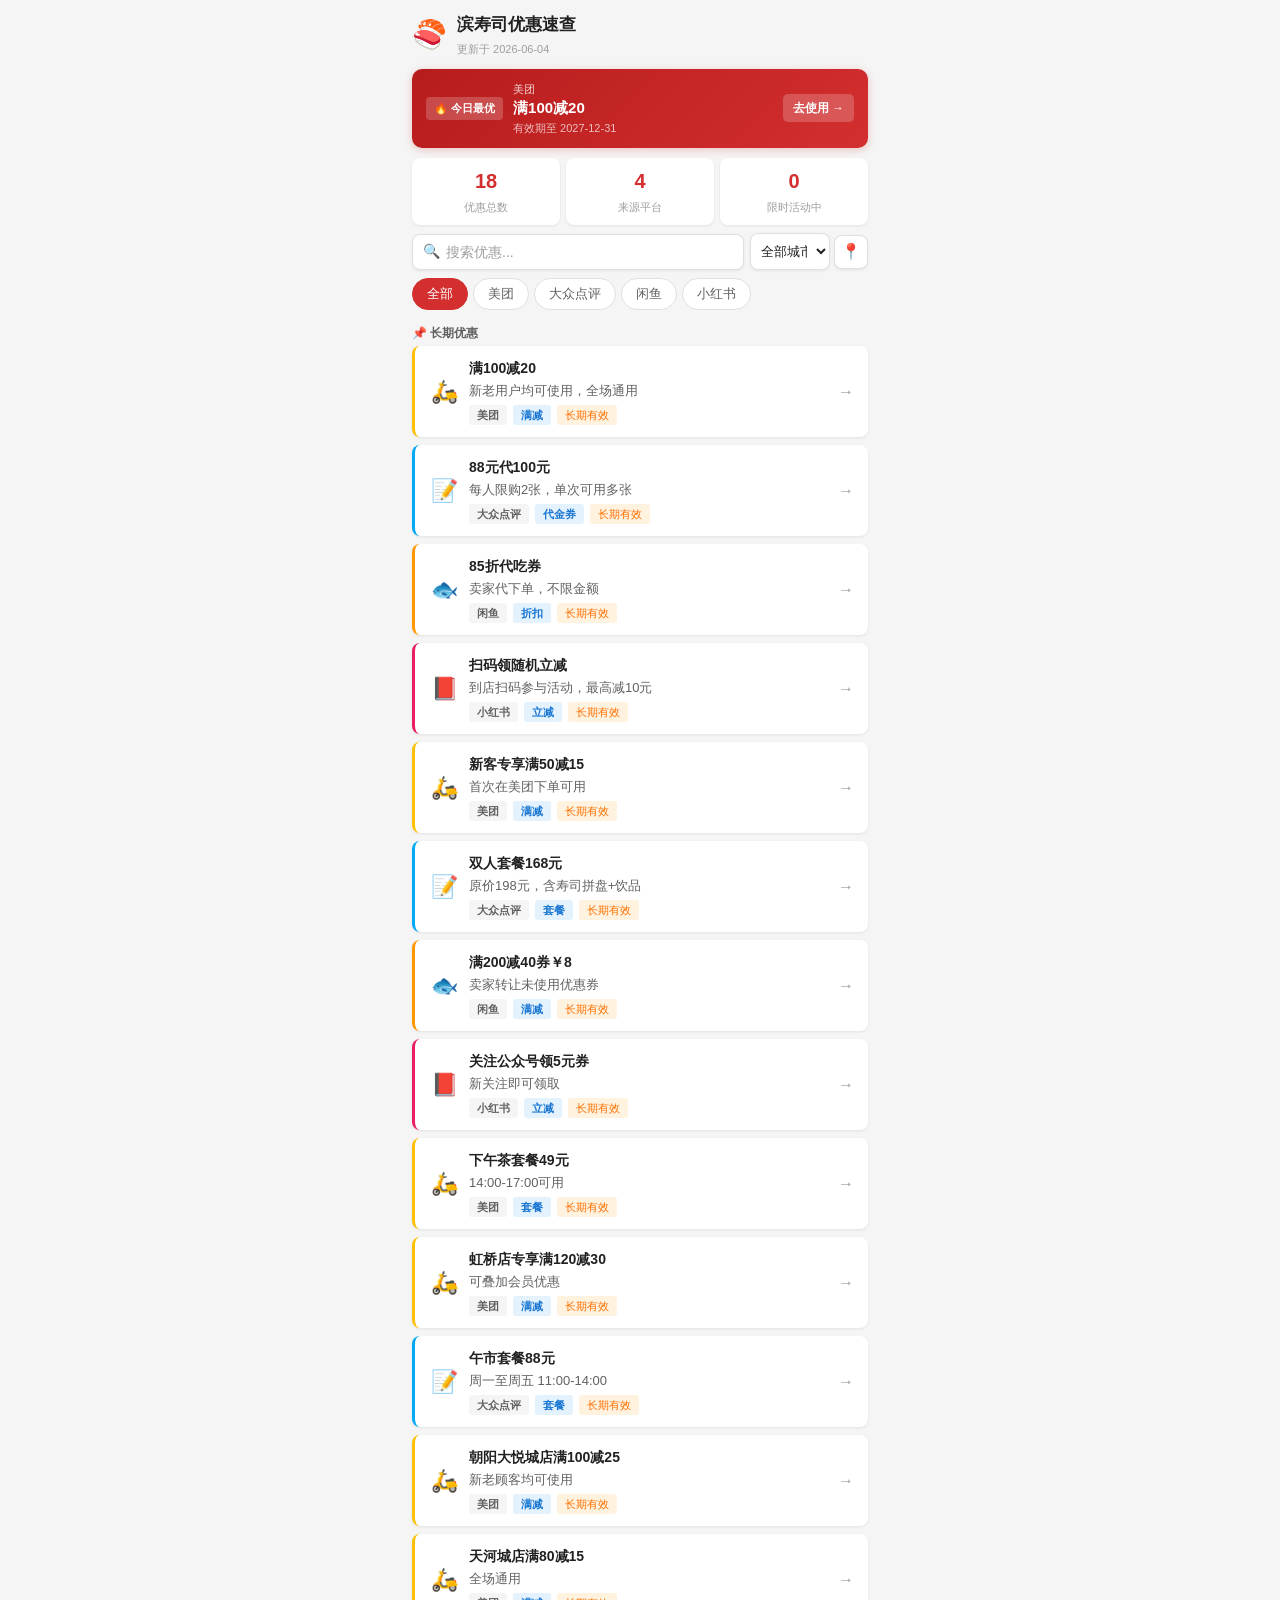
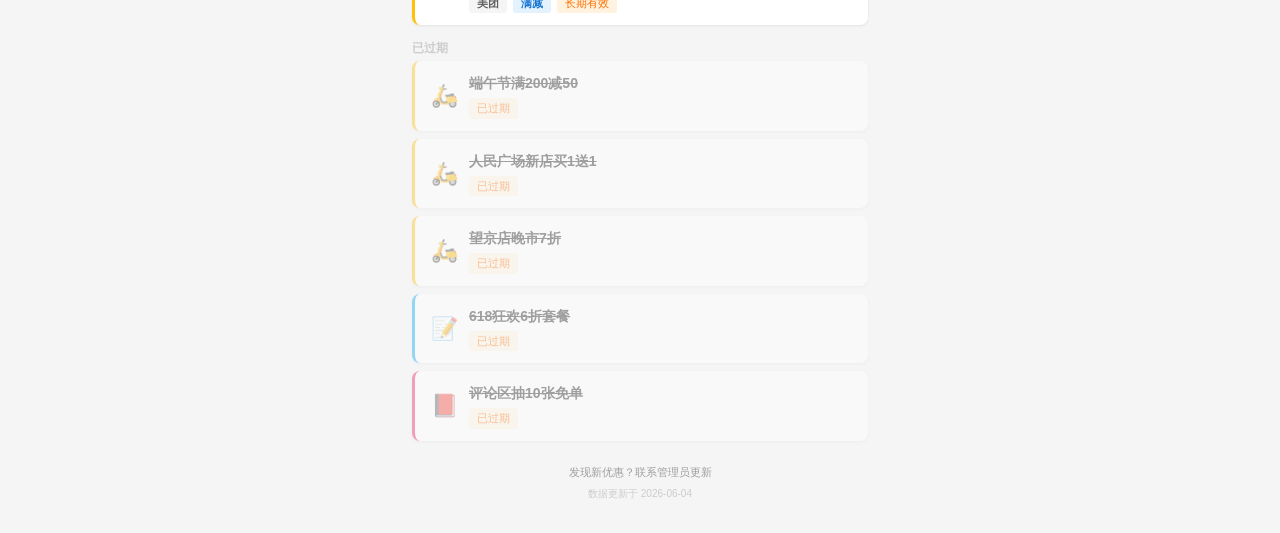
==== index.html @ 48be8b6c "新增限时优惠板块，区分短期/长期优惠" ====
<!DOCTYPE html>
<html lang="zh-CN">
<head>
<meta charset="UTF-8">
<meta name="viewport" content="width=device-width, initial-scale=1.0, maximum-scale=1.0, user-scalable=no">
<title>滨寿司优惠速查</title>
<style>
  *, *::before, *::after { box-sizing: border-box; margin: 0; padding: 0; }
  :root {
    --red: #d32f2f; --red-light: #ffebee; --red-dark: #b71c1c;
    --orange: #ff6f00; --gold: #ffa000; --purple: #7b1fa2;
    --bg: #f5f5f5; --card: #ffffff;
    --text: #212121; --text2: #616161; --text3: #9e9e9e;
    --border: #e0e0e0; --radius: 10px;
    --font: -apple-system, BlinkMacSystemFont, "Segoe UI", Roboto, "Noto Sans SC", "PingFang SC", sans-serif;
  }
  body {
    font: 14px/1.5 var(--font); color: var(--text);
    background: var(--bg); min-height: 100vh;
    -webkit-font-smoothing: antialiased;
  }
  .container { max-width: 480px; margin: 0 auto; padding: 12px; }
  .header { display: flex; align-items: center; gap: 10px; margin-bottom: 10px; }
  .header-icon { font-size: 28px; }
  .header-text { flex: 1; }
  .header-text h1 { font-size: 17px; font-weight: 700; }
  .header-sub { font-size: 11px; color: var(--text3); }
  .best-banner {
    background: linear-gradient(135deg, var(--red-dark), var(--red));
    color: #fff; border-radius: var(--radius); padding: 12px 14px; margin-bottom: 10px;
    display: flex; align-items: center; gap: 10px;
    box-shadow: 0 2px 8px rgba(211,47,47,.25);
  }
  .best-badge { background: rgba(255,255,255,.2); padding: 3px 8px; border-radius: 4px; font-size: 11px; font-weight: 600; white-space: nowrap; }
  .best-content { flex: 1; min-width: 0; }
  .best-source { font-size: 11px; opacity: .8; }
  .best-title { font-size: 15px; font-weight: 700; }
  .best-expires { font-size: 11px; opacity: .7; }
  .best-link { background: rgba(255,255,255,.2); padding: 5px 10px; border-radius: 5px; font-size: 12px; font-weight: 600; white-space: nowrap; color: #fff !important; text-decoration: none; }
  .stats { display: flex; gap: 6px; margin-bottom: 8px; }
  .stat-item { flex: 1; background: var(--card); border-radius: 8px; padding: 8px 0; text-align: center; box-shadow: 0 1px 3px rgba(0,0,0,.08); }
  .stat-num { font-size: 20px; font-weight: 700; color: var(--red); display: block; }
  .stat-label { font-size: 11px; color: var(--text3); }
  .toolbar { display: flex; gap: 6px; margin-bottom: 8px; align-items: center; }
  .search-box {
    flex: 1; display: flex; align-items: center;
    background: var(--card); border: 1px solid var(--border); border-radius: 8px; padding: 0 10px;
    box-shadow: 0 1px 3px rgba(0,0,0,.08);
  }
  .search-icon { font-size: 14px; margin-right: 6px; }
  .search-box input {
    flex: 1; border: none; background: transparent; padding: 9px 0; font-size: 14px;
    font-family: inherit; outline: none; color: var(--text);
  }
  .search-box input::placeholder { color: var(--text3); }
  .city-group { display: flex; gap: 4px; align-items: center; }
  .city-group select {
    padding: 9px 6px; border: 1px solid var(--border); border-radius: 8px; font-size: 13px;
    font-family: inherit; background: var(--card); color: var(--text); cursor: pointer;
    outline: none; max-width: 80px; box-shadow: 0 1px 3px rgba(0,0,0,.08);
  }
  .btn-locate {
    width: 34px; height: 34px; border: 1px solid var(--border); background: var(--card);
    border-radius: 8px; font-size: 16px; cursor: pointer;
    display: flex; align-items: center; justify-content: center;
    box-shadow: 0 1px 3px rgba(0,0,0,.08); transition: all .15s;
  }
  .filter-bar { display: flex; gap: 5px; margin-bottom: 8px; overflow-x: auto; -webkit-overflow-scrolling: touch; }
  .filter-bar::-webkit-scrollbar { display: none; }
  .filter-btn {
    padding: 6px 14px; border: 1px solid var(--border); background: var(--card);
    border-radius: 16px; font-size: 13px; font-family: inherit; cursor: pointer;
    white-space: nowrap; color: var(--text2); transition: all .15s;
  }
  .filter-btn.active { background: var(--red); color: #fff; border-color: var(--red); }
  .section-label {
    font-size: 12px; font-weight: 600; color: var(--text2);
    padding: 6px 0 4px; margin-top: 4px;
  }
  .deal-list { margin-bottom: 10px; }
  .loading, .empty { text-align: center; color: var(--text3); padding: 40px 20px; font-size: 13px; line-height: 1.8; }
  .empty .big-emoji { font-size: 40px; display: block; margin-bottom: 10px; }
  .deal-item {
    background: var(--card); border-radius: 8px; padding: 12px 14px; margin-bottom: 8px;
    box-shadow: 0 1px 3px rgba(0,0,0,.08); display: flex; align-items: center; gap: 10px;
    cursor: pointer; border-left: 3px solid var(--border); transition: transform .1s;
  }
  .deal-item:active { transform: scale(.98); }
  .deal-item.source-美团 { border-left-color: #ffc107; }
  .deal-item.source-大众点评 { border-left-color: #03a9f4; }
  .deal-item.source-闲鱼 { border-left-color: #ff9800; }
  .deal-item.source-小红书 { border-left-color: #e91e63; }
  .deal-item.is-limited {
    background: linear-gradient(135deg, #f3e5f5, #fce4ec);
    border-left-color: var(--purple);
  }
  .deal-item.is-best { background: linear-gradient(135deg, #fff8e1, #fff3e0); border-left-color: var(--orange); }
  .deal-icon { font-size: 22px; width: 30px; text-align: center; }
  .deal-body { flex: 1; min-width: 0; }
  .deal-title { font-size: 14px; font-weight: 600; }
  .deal-detail { font-size: 13px; color: var(--text2); margin-top: 2px; }
  .deal-meta { display: flex; gap: 6px; margin-top: 4px; flex-wrap: wrap; }
  .deal-tag { display: inline-block; padding: 2px 8px; border-radius: 3px; font-size: 11px; font-weight: 600; }
  .deal-tag.source { background: #f5f5f5; color: var(--text2); }
  .deal-tag.expires { background: #fff3e0; color: var(--orange); font-weight: 400; }
  .deal-tag.best-tag { background: var(--orange); color: #fff; }
  .deal-tag.limited-tag { background: var(--purple); color: #fff; }
  .deal-arrow { font-size: 16px; color: var(--text3); flex-shrink: 0; }
  .footer { text-align: center; padding: 10px 0 20px; }
  .footer-hint { font-size: 11px; color: var(--text3); }
  .footer-meta { font-size: 10px; color: #ccc; margin-top: 4px; }
</style>
</head>
<body>
<div class="container" id="app"></div>

<script>
// ====== 滨寿司优惠数据 ======
// badge:"⏰限时" = 限时短期活动（核心卖点，需经常更新）
// 无badge = 长期通用优惠（保底用，几乎不过期）
const DEALS_DATA = {
  "updated_at": "2026-06-04",
  "cities": [
    {"city":"全国","deals":[
      // ---- 短期限时优惠（核心价值，优先展示） ----
      {"id":"mt-hot1","source":"美团","title":"端午节满200减50","detail":"6月10-12日限时3天","badge":"⏰限时","url":"https://meituan.com","expires":"2026-06-12","is_best":true},
      {"id":"dp-hot1","source":"大众点评","title":"618狂欢6折套餐","detail":"6月18日前可用，限量抢购","badge":"⏰限时","url":"https://dianping.com","expires":"2026-06-18","is_best":false},
      {"id":"xhs-hot1","source":"小红书","title":"评论区抽10张免单","detail":"关注+评论参与，6月15日开奖","badge":"⏰限时","url":"https://xiaohongshu.com","expires":"2026-06-15","is_best":false},
      // ---- 长期通用优惠（保底） ----
      {"id":"mt-001","source":"美团","title":"满100减20","detail":"新老用户均可使用，全场通用","type":"满减","url":"https://meituan.com","expires":"2027-12-31","is_best":false},
      {"id":"dp-001","source":"大众点评","title":"88元代100元","detail":"每人限购2张，单次可用多张","type":"代金券","url":"https://dianping.com","expires":"2027-12-31","is_best":false},
      {"id":"xy-001","source":"闲鱼","title":"85折代吃券","detail":"卖家代下单，不限金额","type":"折扣","url":"https://2.taobao.com","expires":"2027-12-31","is_best":false},
      {"id":"xhs-001","source":"小红书","title":"扫码领随机立减","detail":"到店扫码参与活动，最高减10元","type":"立减","url":"https://xiaohongshu.com","expires":"2027-12-31","is_best":false},
      {"id":"mt-002","source":"美团","title":"新客专享满50减15","detail":"首次在美团下单可用","type":"满减","url":"https://meituan.com","expires":"2027-12-31","is_best":false},
      {"id":"dp-002","source":"大众点评","title":"双人套餐168元","detail":"原价198元，含寿司拼盘+饮品","type":"套餐","url":"https://dianping.com","expires":"2027-12-31","is_best":false},
      {"id":"xy-002","source":"闲鱼","title":"满200减40券￥8","detail":"卖家转让未使用优惠券","type":"满减","url":"https://2.taobao.com","expires":"2027-12-31","is_best":false},
      {"id":"xhs-002","source":"小红书","title":"关注公众号领5元券","detail":"新关注即可领取","type":"立减","url":"https://xiaohongshu.com","expires":"2027-12-31","is_best":false},
      {"id":"mt-003","source":"美团","title":"下午茶套餐49元","detail":"14:00-17:00可用","type":"套餐","url":"https://meituan.com","expires":"2027-12-31","is_best":false}
    ]},
    {"city":"上海","deals":[
      {"id":"sh-hot1","source":"美团","title":"人民广场新店买1送1","detail":"6月整月，新店开业活动","badge":"⏰限时","url":"https://meituan.com","expires":"2026-06-30","is_best":true},
      {"id":"sh-mt-001","source":"美团","title":"虹桥店专享满120减30","detail":"可叠加会员优惠","type":"满减","url":"https://meituan.com","expires":"2027-12-31","is_best":false},
      {"id":"sh-dp-001","source":"大众点评","title":"午市套餐88元","detail":"周一至周五 11:00-14:00","type":"套餐","url":"https://dianping.com","expires":"2027-12-31","is_best":false}
    ]},
    {"city":"北京","deals":[
      {"id":"bj-hot1","source":"美团","title":"望京店晚市7折","detail":"每周三四，晚8点后","badge":"⏰限时","url":"https://meituan.com","expires":"2026-07-01","is_best":true},
      {"id":"bj-mt-001","source":"美团","title":"朝阳大悦城店满100减25","detail":"新老顾客均可使用","type":"满减","url":"https://meituan.com","expires":"2027-12-31","is_best":false}
    ]},
    {"city":"广州","deals":[
      {"id":"gz-mt-001","source":"美团","title":"天河城店满80减15","detail":"全场通用","type":"满减","url":"https://meituan.com","expires":"2027-12-31","is_best":false}
    ]}
  ]
};

const SOURCE_ICONS = { '美团':'🛵','大众点评':'📝','闲鱼':'🐟','小红书':'📕' };

let currentCity = 'all', searchQuery = '', currentFilter = 'all';

function isExpired(d) { if(!d) return false; const p=d.split('-'); return new Date(+p[0],+p[1]-1,+p[2]) < new Date(); }
function fmtExp(d) { if(!d) return ''; const p=d.split('-'); const dt=new Date(+p[0],+p[1]-1,+p[2]); const diff=Math.ceil((dt-new Date())/86400000); if(diff<0) return '已过期'; if(diff===0) return '今天到期'; if(diff===1) return '明天到期'; if(diff<=7) return diff+'天后到期'; return '有效期至 '+d; }

async function detectCity() {
  const saved = localStorage.getItem('hamsushi_city');
  if (saved && saved !== 'all' && saved !== '全国') return saved;
  try {
    const pos = await new Promise((ok, er) => navigator.geolocation.getCurrentPosition(ok, er, {timeout:8000,enableHighAccuracy:false}));
    const r = await fetch('https://nominatim.openstreetmap.org/reverse?format=json&lat='+pos.coords.latitude+'&lon='+pos.coords.longitude+'&accept-language=zh',{headers:{'User-Agent':'hamsushi-web/1.0'}});
    if(!r.ok) throw Error();
    const d = await r.json();
    const city = d.address?.city || d.address?.town || d.address?.county;
    if (city) {
      const cities = DEALS_DATA.cities.map(c=>c.city).filter(c=>c!=='全国');
      const match = cities.find(c => city.includes(c) || c.includes(city));
      if (match) { localStorage.setItem('hamsushi_city', match); return match; }
    }
  } catch(e) {}
  return 'all';
}

function render() {
  const app = document.getElementById('app');
  let allDeals = [];
  DEALS_DATA.cities.forEach(c => { c.deals.forEach(d => { d._city = c.city; allDeals.push(d); }); });

  let deals = allDeals;
  if (currentCity !== 'all' && currentCity !== '全国') deals = allDeals.filter(d => d._city === '全国' || d._city === currentCity);
  if (searchQuery.trim()) { const q = searchQuery.trim().toLowerCase(); deals = deals.filter(d => d.title.toLowerCase().includes(q) || (d.detail||'').toLowerCase().includes(q) || d.source.toLowerCase().includes(q)); }
  let filtered = deals;
  if (currentFilter !== 'all') filtered = deals.filter(d => d.source === currentFilter);

  // Sort: 限时且未过期优先 → 最优标记 → 一般优惠
  filtered.sort((a,b) => {
    const ae = isExpired(a.expires), be = isExpired(b.expires);
    if (ae !== be) return ae - be;
    const al = a.badge && !ae ? 1 : 0, bl = b.badge && !be ? 1 : 0;
    if (al !== bl) return bl - al; // limited deals first
    if (a.is_best !== b.is_best) return a.is_best ? -1 : 1;
    return 0;
  });

  const activeDeals = allDeals.filter(d => !isExpired(d.expires));
  const activeLimited = activeDeals.filter(d => d.badge);
  const bestDeal = activeLimited[0] || activeDeals.find(d=>d.is_best) || activeDeals[0];
  const srcSet = new Set(allDeals.map(d=>d.source));
  const cityOpts = ['全国', ...new Set(DEALS_DATA.cities.map(c=>c.city).filter(c=>c!=='全国'))].map(c => `<option value="${c}">${c==='全国'?'全部城市':c}</option>`).join('');

  // Group deals: limited first, then regular
  const limitedItems = filtered.filter(d => d.badge && !isExpired(d.expires));
  const regularItems = filtered.filter(d => !d.badge || isExpired(d.expires));

  app.innerHTML = `
    <div class="header">
      <div class="header-icon">🍣</div>
      <div class="header-text">
        <h1>滨寿司优惠速查</h1>
        <span class="header-sub">更新于 ${DEALS_DATA.updated_at}</span>
      </div>
    </div>
    ${bestDeal ? `
    <div class="best-banner">
      <div class="best-badge">${activeLimited.length > 0 ? '⏰ 限时推荐' : '🔥 今日最优'}</div>
      <div class="best-content">
        <div class="best-source">${bestDeal.source}</div>
        <div class="best-title">${bestDeal.title}</div>
        <div class="best-expires">${fmtExp(bestDeal.expires)}</div>
      </div>
      <a class="best-link" href="${bestDeal.url||'#'}" target="_blank">去使用 →</a>
    </div>` : ''}
    <div class="stats">
      <div class="stat-item"><span class="stat-num">${allDeals.length}</span><span class="stat-label">优惠总数</span></div>
      <div class="stat-item"><span class="stat-num">${srcSet.size}</span><span class="stat-label">来源平台</span></div>
      <div class="stat-item"><span class="stat-num">${activeLimited.length}</span><span class="stat-label">限时活动中</span></div>
    </div>
    <div class="toolbar">
      <div class="search-box">
        <span class="search-icon">🔍</span>
        <input type="text" id="searchInput" placeholder="搜索优惠..." value="${searchQuery}">
      </div>
      <div class="city-group">
        <select id="citySelect">${cityOpts}</select>
        <button class="btn-locate" id="btnLocate" title="自动定位">📍</button>
      </div>
    </div>
    <div class="filter-bar" id="filterBar">
      ${['全部','美团','大众点评','闲鱼','小红书'].map(f => `<button class="filter-btn${currentFilter===f||(f==='全部'&&currentFilter==='all')?' active':''}" data-filter="${f==='全部'?'all':f}">${f}</button>`).join('')}
    </div>
    <div class="deal-list">
      ${filtered.length === 0 ? `
        <div class="empty"><span class="big-emoji">🔍</span>没有找到匹配的优惠<br>试试其他关键词或筛选条件</div>
      ` : ''}
      ${limitedItems.length > 0 ? `
        <div class="section-label">⏰ 限时活动</div>
        ${limitedItems.map(d => `
          <div class="deal-item is-limited source-${d.source}" data-url="${d.url||''}">
            <div class="deal-icon">${SOURCE_ICONS[d.source]||'📌'}</div>
            <div class="deal-body">
              <div class="deal-title">${d.title}</div>
              ${d.detail ? `<div class="deal-detail">${d.detail}</div>` : ''}
              <div class="deal-meta">
                <span class="deal-tag source">${d.source}</span>
                <span class="deal-tag limited-tag">⏰ 限时</span>
                <span class="deal-tag expires">${fmtExp(d.expires)}</span>
              </div>
            </div>
            <div class="deal-arrow">→</div>
          </div>
        `).join('')}
      ` : ''}
      ${regularItems.filter(d => !isExpired(d.expires)).length > 0 ? `
        <div class="section-label">📌 长期优惠</div>
        ${regularItems.filter(d => !isExpired(d.expires)).map(d => `
          <div class="deal-item source-${d.source}${d.is_best?' is-best':''}" data-url="${d.url||''}">
            <div class="deal-icon">${SOURCE_ICONS[d.source]||'📌'}</div>
            <div class="deal-body">
              <div class="deal-title">${d.title}</div>
              ${d.detail ? `<div class="deal-detail">${d.detail}</div>` : ''}
              <div class="deal-meta">
                <span class="deal-tag source">${d.source}</span>
                ${d.type ? `<span class="deal-tag" style="background:#e3f2fd;color:#1976d2;">${d.type}</span>` : ''}
                <span class="deal-tag expires">长期有效</span>
                ${d.is_best ? '<span class="deal-tag best-tag">🔥 推荐</span>' : ''}
              </div>
            </div>
            <div class="deal-arrow">→</div>
          </div>
        `).join('')}
      ` : ''}
      ${regularItems.filter(d => isExpired(d.expires)).length > 0 ? `
        <div class="section-label" style="color:#ccc;">已过期</div>
        ${regularItems.filter(d => isExpired(d.expires)).map(d => `
          <div class="deal-item expired source-${d.source}" style="opacity:.4;" data-url="${d.url||''}">
            <div class="deal-icon">${SOURCE_ICONS[d.source]||'📌'}</div>
            <div class="deal-body">
              <div class="deal-title" style="text-decoration:line-through;">${d.title}</div>
              <div class="deal-meta"><span class="deal-tag expires">已过期</span></div>
            </div>
          </div>
        `).join('')}
      ` : ''}
    </div>
    <div class="footer">
      <span class="footer-hint">发现新优惠？联系管理员更新</span>
      <div class="footer-meta">数据更新于 ${DEALS_DATA.updated_at}</div>
    </div>
  `;

  document.getElementById('searchInput').addEventListener('input', e => { searchQuery = e.target.value; render(); });
  document.getElementById('citySelect').addEventListener('change', e => { currentCity = e.target.value; localStorage.setItem('hamsushi_city', currentCity==='全国'?'all':currentCity); render(); });
  document.getElementById('btnLocate').addEventListener('click', async function() { this.classList.add('loading'); this.textContent='⏳'; const c=await detectCity(); this.classList.remove('loading'); this.textContent='📍'; if(c!=='all'){ currentCity=c; document.getElementById('citySelect').value=c; render(); } else { this.textContent='❌'; setTimeout(()=>{this.textContent='📍';},1500); } });
  document.getElementById('filterBar').addEventListener('click', e => { const b=e.target.closest('.filter-btn'); if(!b) return; currentFilter=b.dataset.filter; render(); });
  document.querySelectorAll('.deal-item').forEach(el => { el.addEventListener('click', () => { const u=el.dataset.url; if(u) window.open(u, '_blank'); }); });
}

(async () => {
  const saved = localStorage.getItem('hamsushi_city');
  if (saved && saved !== 'all') currentCity = saved;
  currentCity = await detectCity();
  render();
})();
</script>
</body>
</html>
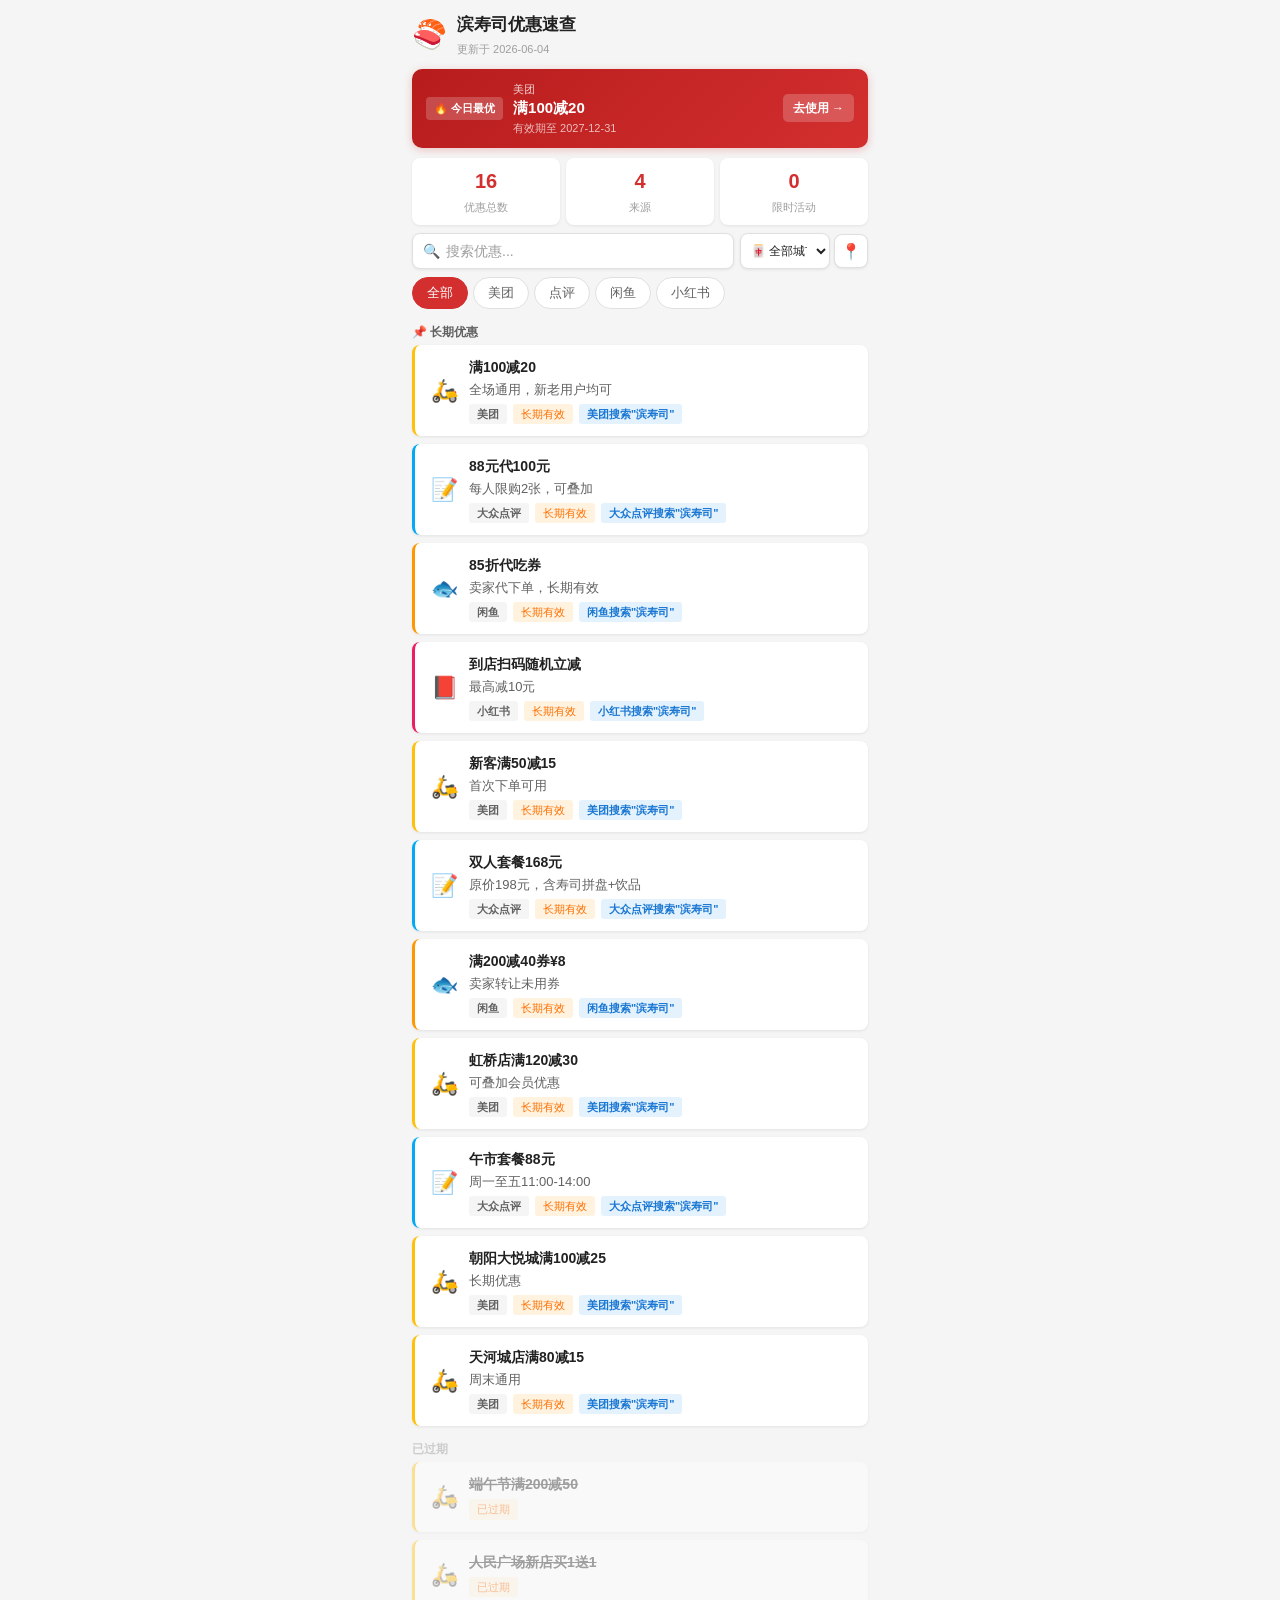
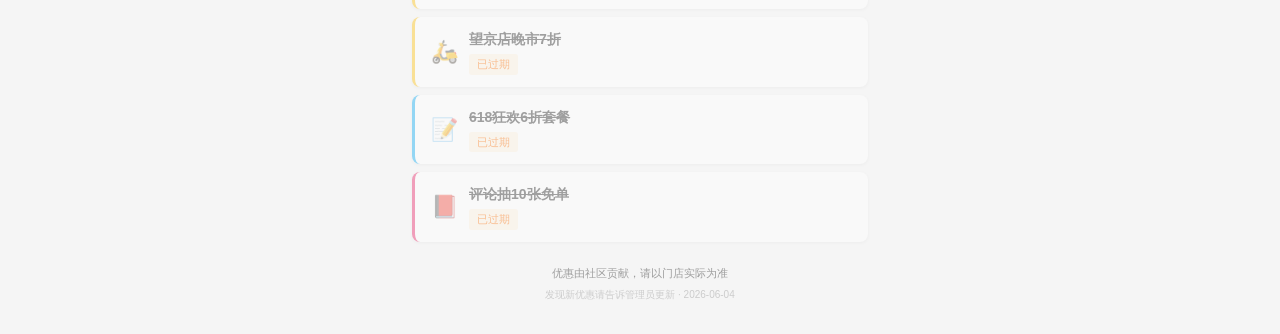
==== commit 52f44cb8: "修复：搜索键盘消失、链接不可用、城市太少三大问题" ====
--- a/index.html
+++ b/index.html
@@ -8,23 +8,21 @@
   *, *::before, *::after { box-sizing: border-box; margin: 0; padding: 0; }
   :root {
     --red: #d32f2f; --red-light: #ffebee; --red-dark: #b71c1c;
-    --orange: #ff6f00; --gold: #ffa000; --purple: #7b1fa2;
+    --orange: #ff6f00; --purple: #7b1fa2;
     --bg: #f5f5f5; --card: #ffffff;
     --text: #212121; --text2: #616161; --text3: #9e9e9e;
     --border: #e0e0e0; --radius: 10px;
     --font: -apple-system, BlinkMacSystemFont, "Segoe UI", Roboto, "Noto Sans SC", "PingFang SC", sans-serif;
   }
-  body {
-    font: 14px/1.5 var(--font); color: var(--text);
-    background: var(--bg); min-height: 100vh;
-    -webkit-font-smoothing: antialiased;
-  }
+  body { font: 14px/1.5 var(--font); color: var(--text); background: var(--bg); min-height: 100vh; -webkit-font-smoothing: antialiased; }
   .container { max-width: 480px; margin: 0 auto; padding: 12px; }
+  
   .header { display: flex; align-items: center; gap: 10px; margin-bottom: 10px; }
   .header-icon { font-size: 28px; }
   .header-text { flex: 1; }
   .header-text h1 { font-size: 17px; font-weight: 700; }
   .header-sub { font-size: 11px; color: var(--text3); }
+  
   .best-banner {
     background: linear-gradient(135deg, var(--red-dark), var(--red));
     color: #fff; border-radius: var(--radius); padding: 12px 14px; margin-bottom: 10px;
@@ -36,64 +34,42 @@
   .best-source { font-size: 11px; opacity: .8; }
   .best-title { font-size: 15px; font-weight: 700; }
   .best-expires { font-size: 11px; opacity: .7; }
-  .best-link { background: rgba(255,255,255,.2); padding: 5px 10px; border-radius: 5px; font-size: 12px; font-weight: 600; white-space: nowrap; color: #fff !important; text-decoration: none; }
+  .best-link { background: rgba(255,255,255,.2); padding: 5px 10px; border-radius: 5px; font-size: 12px; font-weight: 600; white-space: nowrap; color: #fff; text-decoration: none; }
+  
   .stats { display: flex; gap: 6px; margin-bottom: 8px; }
   .stat-item { flex: 1; background: var(--card); border-radius: 8px; padding: 8px 0; text-align: center; box-shadow: 0 1px 3px rgba(0,0,0,.08); }
   .stat-num { font-size: 20px; font-weight: 700; color: var(--red); display: block; }
   .stat-label { font-size: 11px; color: var(--text3); }
+  
   .toolbar { display: flex; gap: 6px; margin-bottom: 8px; align-items: center; }
-  .search-box {
-    flex: 1; display: flex; align-items: center;
-    background: var(--card); border: 1px solid var(--border); border-radius: 8px; padding: 0 10px;
-    box-shadow: 0 1px 3px rgba(0,0,0,.08);
-  }
+  .search-box { flex: 1; display: flex; align-items: center; background: var(--card); border: 1px solid var(--border); border-radius: 8px; padding: 0 10px; box-shadow: 0 1px 3px rgba(0,0,0,.08); }
   .search-icon { font-size: 14px; margin-right: 6px; }
-  .search-box input {
-    flex: 1; border: none; background: transparent; padding: 9px 0; font-size: 14px;
-    font-family: inherit; outline: none; color: var(--text);
-  }
+  .search-box input { flex: 1; border: none; background: transparent; padding: 9px 0; font-size: 14px; font-family: inherit; outline: none; color: var(--text); -webkit-user-select: text; }
   .search-box input::placeholder { color: var(--text3); }
   .city-group { display: flex; gap: 4px; align-items: center; }
-  .city-group select {
-    padding: 9px 6px; border: 1px solid var(--border); border-radius: 8px; font-size: 13px;
-    font-family: inherit; background: var(--card); color: var(--text); cursor: pointer;
-    outline: none; max-width: 80px; box-shadow: 0 1px 3px rgba(0,0,0,.08);
-  }
-  .btn-locate {
-    width: 34px; height: 34px; border: 1px solid var(--border); background: var(--card);
-    border-radius: 8px; font-size: 16px; cursor: pointer;
-    display: flex; align-items: center; justify-content: center;
-    box-shadow: 0 1px 3px rgba(0,0,0,.08); transition: all .15s;
-  }
+  .city-group select { padding: 9px 6px; border: 1px solid var(--border); border-radius: 8px; font-size: 12px; font-family: inherit; background: var(--card); color: var(--text); cursor: pointer; outline: none; max-width: 90px; box-shadow: 0 1px 3px rgba(0,0,0,.08); }
+  .btn-locate { width: 34px; height: 34px; border: 1px solid var(--border); background: var(--card); border-radius: 8px; font-size: 16px; cursor: pointer; display: flex; align-items: center; justify-content: center; box-shadow: 0 1px 3px rgba(0,0,0,.08); }
+  
   .filter-bar { display: flex; gap: 5px; margin-bottom: 8px; overflow-x: auto; -webkit-overflow-scrolling: touch; }
   .filter-bar::-webkit-scrollbar { display: none; }
-  .filter-btn {
-    padding: 6px 14px; border: 1px solid var(--border); background: var(--card);
-    border-radius: 16px; font-size: 13px; font-family: inherit; cursor: pointer;
-    white-space: nowrap; color: var(--text2); transition: all .15s;
-  }
+  .filter-btn { padding: 6px 14px; border: 1px solid var(--border); background: var(--card); border-radius: 16px; font-size: 13px; font-family: inherit; cursor: pointer; white-space: nowrap; color: var(--text2); }
   .filter-btn.active { background: var(--red); color: #fff; border-color: var(--red); }
-  .section-label {
-    font-size: 12px; font-weight: 600; color: var(--text2);
-    padding: 6px 0 4px; margin-top: 4px;
-  }
+  
+  .section-label { font-size: 12px; font-weight: 600; color: var(--text2); padding: 6px 0 4px; margin-top: 4px; }
   .deal-list { margin-bottom: 10px; }
-  .loading, .empty { text-align: center; color: var(--text3); padding: 40px 20px; font-size: 13px; line-height: 1.8; }
+  .empty { text-align: center; color: var(--text3); padding: 40px 20px; font-size: 13px; line-height: 1.8; }
   .empty .big-emoji { font-size: 40px; display: block; margin-bottom: 10px; }
+  
   .deal-item {
     background: var(--card); border-radius: 8px; padding: 12px 14px; margin-bottom: 8px;
     box-shadow: 0 1px 3px rgba(0,0,0,.08); display: flex; align-items: center; gap: 10px;
-    cursor: pointer; border-left: 3px solid var(--border); transition: transform .1s;
-  }
-  .deal-item:active { transform: scale(.98); }
+    border-left: 3px solid var(--border);
+  }
   .deal-item.source-美团 { border-left-color: #ffc107; }
   .deal-item.source-大众点评 { border-left-color: #03a9f4; }
   .deal-item.source-闲鱼 { border-left-color: #ff9800; }
   .deal-item.source-小红书 { border-left-color: #e91e63; }
-  .deal-item.is-limited {
-    background: linear-gradient(135deg, #f3e5f5, #fce4ec);
-    border-left-color: var(--purple);
-  }
+  .deal-item.is-limited { background: linear-gradient(135deg, #f3e5f5, #fce4ec); border-left-color: var(--purple); }
   .deal-item.is-best { background: linear-gradient(135deg, #fff8e1, #fff3e0); border-left-color: var(--orange); }
   .deal-icon { font-size: 22px; width: 30px; text-align: center; }
   .deal-body { flex: 1; min-width: 0; }
@@ -105,62 +81,134 @@
   .deal-tag.expires { background: #fff3e0; color: var(--orange); font-weight: 400; }
   .deal-tag.best-tag { background: var(--orange); color: #fff; }
   .deal-tag.limited-tag { background: var(--purple); color: #fff; }
-  .deal-arrow { font-size: 16px; color: var(--text3); flex-shrink: 0; }
+  .deal-tag.hint { background: #e8f5e9; color: #388e3c; }
+  .deal-tag.platform { background: #e3f2fd; color: #1976d2; }
+  
   .footer { text-align: center; padding: 10px 0 20px; }
   .footer-hint { font-size: 11px; color: var(--text3); }
   .footer-meta { font-size: 10px; color: #ccc; margin-top: 4px; }
 </style>
 </head>
 <body>
-<div class="container" id="app"></div>
+<div class="container">
+
+  <!-- Header (静态) -->
+  <div class="header">
+    <div class="header-icon">🍣</div>
+    <div class="header-text">
+      <h1>滨寿司优惠速查</h1>
+      <span class="header-sub" id="updateInfo">加载中...</span>
+    </div>
+  </div>
+
+  <!-- 最优推荐 (静态结构，内容JS填充) -->
+  <div id="bestBanner" class="best-banner" style="display:none;">
+    <div class="best-badge" id="bestBadge">🔥 今日最优</div>
+    <div class="best-content">
+      <div class="best-source" id="bestSource"></div>
+      <div class="best-title" id="bestTitle"></div>
+      <div class="best-expires" id="bestExpires"></div>
+    </div>
+    <span class="best-link" id="bestLink">去使用 →</span>
+  </div>
+
+  <!-- 统计 (静态结构，内容JS填充) -->
+  <div class="stats">
+    <div class="stat-item"><span class="stat-num" id="statTotal">0</span><span class="stat-label">优惠总数</span></div>
+    <div class="stat-item"><span class="stat-num" id="statSources">0</span><span class="stat-label">来源</span></div>
+    <div class="stat-item"><span class="stat-num" id="statLimited">0</span><span class="stat-label">限时活动</span></div>
+  </div>
+
+  <!-- 工具栏 (静态，不动) -->
+  <div class="toolbar">
+    <div class="search-box">
+      <span class="search-icon">🔍</span>
+      <input type="text" id="searchInput" placeholder="搜索优惠..." autocomplete="off">
+    </div>
+    <div class="city-group">
+      <select id="citySelect"></select>
+      <button class="btn-locate" id="btnLocate" title="自动定位">📍</button>
+    </div>
+  </div>
+
+  <!-- 筛选 (静态，不动) -->
+  <div class="filter-bar" id="filterBar">
+    <button class="filter-btn active" data-filter="all">全部</button>
+    <button class="filter-btn" data-filter="美团">美团</button>
+    <button class="filter-btn" data-filter="大众点评">点评</button>
+    <button class="filter-btn" data-filter="闲鱼">闲鱼</button>
+    <button class="filter-btn" data-filter="小红书">小红书</button>
+  </div>
+
+  <!-- 列表 (只这个部分动态更新) -->
+  <div class="deal-list" id="dealList">
+    <div class="empty">加载中...</div>
+  </div>
+
+  <!-- 底部 -->
+  <div class="footer">
+    <span class="footer-hint">优惠由社区贡献，请以门店实际为准</span>
+    <div class="footer-meta" id="footerMeta"></div>
+  </div>
+
+</div>
 
 <script>
-// ====== 滨寿司优惠数据 ======
-// badge:"⏰限时" = 限时短期活动（核心卖点，需经常更新）
-// 无badge = 长期通用优惠（保底用，几乎不过期）
+// ===== 配置 =====
 const DEALS_DATA = {
   "updated_at": "2026-06-04",
   "cities": [
-    {"city":"全国","deals":[
-      // ---- 短期限时优惠（核心价值，优先展示） ----
-      {"id":"mt-hot1","source":"美团","title":"端午节满200减50","detail":"6月10-12日限时3天","badge":"⏰限时","url":"https://meituan.com","expires":"2026-06-12","is_best":true},
-      {"id":"dp-hot1","source":"大众点评","title":"618狂欢6折套餐","detail":"6月18日前可用，限量抢购","badge":"⏰限时","url":"https://dianping.com","expires":"2026-06-18","is_best":false},
-      {"id":"xhs-hot1","source":"小红书","title":"评论区抽10张免单","detail":"关注+评论参与，6月15日开奖","badge":"⏰限时","url":"https://xiaohongshu.com","expires":"2026-06-15","is_best":false},
-      // ---- 长期通用优惠（保底） ----
-      {"id":"mt-001","source":"美团","title":"满100减20","detail":"新老用户均可使用，全场通用","type":"满减","url":"https://meituan.com","expires":"2027-12-31","is_best":false},
-      {"id":"dp-001","source":"大众点评","title":"88元代100元","detail":"每人限购2张，单次可用多张","type":"代金券","url":"https://dianping.com","expires":"2027-12-31","is_best":false},
-      {"id":"xy-001","source":"闲鱼","title":"85折代吃券","detail":"卖家代下单，不限金额","type":"折扣","url":"https://2.taobao.com","expires":"2027-12-31","is_best":false},
-      {"id":"xhs-001","source":"小红书","title":"扫码领随机立减","detail":"到店扫码参与活动，最高减10元","type":"立减","url":"https://xiaohongshu.com","expires":"2027-12-31","is_best":false},
-      {"id":"mt-002","source":"美团","title":"新客专享满50减15","detail":"首次在美团下单可用","type":"满减","url":"https://meituan.com","expires":"2027-12-31","is_best":false},
-      {"id":"dp-002","source":"大众点评","title":"双人套餐168元","detail":"原价198元，含寿司拼盘+饮品","type":"套餐","url":"https://dianping.com","expires":"2027-12-31","is_best":false},
-      {"id":"xy-002","source":"闲鱼","title":"满200减40券￥8","detail":"卖家转让未使用优惠券","type":"满减","url":"https://2.taobao.com","expires":"2027-12-31","is_best":false},
-      {"id":"xhs-002","source":"小红书","title":"关注公众号领5元券","detail":"新关注即可领取","type":"立减","url":"https://xiaohongshu.com","expires":"2027-12-31","is_best":false},
-      {"id":"mt-003","source":"美团","title":"下午茶套餐49元","detail":"14:00-17:00可用","type":"套餐","url":"https://meituan.com","expires":"2027-12-31","is_best":false}
+    {"city":"全国", "label":"全国通用", "deals":[
+      {"id":"mt-hot1","source":"美团","title":"端午节满200减50","detail":"6月10-12日限时3天","badge":"⏰限时","expires":"2026-06-12","is_best":true},
+      {"id":"dp-hot1","source":"大众点评","title":"618狂欢6折套餐","detail":"6月18日前可用","badge":"⏰限时","expires":"2026-06-18","is_best":false},
+      {"id":"xhs-hot1","source":"小红书","title":"评论抽10张免单","detail":"关注+评论参与","badge":"⏰限时","expires":"2026-06-15","is_best":false},
+      {"id":"mt-001","source":"美团","title":"满100减20","detail":"全场通用，新老用户均可","expires":"2027-12-31","is_best":false},
+      {"id":"dp-001","source":"大众点评","title":"88元代100元","detail":"每人限购2张，可叠加","expires":"2027-12-31","is_best":false},
+      {"id":"xy-001","source":"闲鱼","title":"85折代吃券","detail":"卖家代下单，长期有效","expires":"2027-12-31","is_best":false},
+      {"id":"xhs-001","source":"小红书","title":"到店扫码随机立减","detail":"最高减10元","expires":"2027-12-31","is_best":false},
+      {"id":"mt-002","source":"美团","title":"新客满50减15","detail":"首次下单可用","expires":"2027-12-31","is_best":false},
+      {"id":"dp-002","source":"大众点评","title":"双人套餐168元","detail":"原价198元，含寿司拼盘+饮品","expires":"2027-12-31","is_best":false},
+      {"id":"xy-002","source":"闲鱼","title":"满200减40券¥8","detail":"卖家转让未用券","expires":"2027-12-31","is_best":false}
     ]},
     {"city":"上海","deals":[
-      {"id":"sh-hot1","source":"美团","title":"人民广场新店买1送1","detail":"6月整月，新店开业活动","badge":"⏰限时","url":"https://meituan.com","expires":"2026-06-30","is_best":true},
-      {"id":"sh-mt-001","source":"美团","title":"虹桥店专享满120减30","detail":"可叠加会员优惠","type":"满减","url":"https://meituan.com","expires":"2027-12-31","is_best":false},
-      {"id":"sh-dp-001","source":"大众点评","title":"午市套餐88元","detail":"周一至周五 11:00-14:00","type":"套餐","url":"https://dianping.com","expires":"2027-12-31","is_best":false}
+      {"id":"sh-hot1","source":"美团","title":"人民广场新店买1送1","detail":"6月整月","badge":"⏰限时","expires":"2026-06-30","is_best":true},
+      {"id":"sh-mt-001","source":"美团","title":"虹桥店满120减30","detail":"可叠加会员优惠","expires":"2027-12-31","is_best":false},
+      {"id":"sh-dp-001","source":"大众点评","title":"午市套餐88元","detail":"周一至五11:00-14:00","expires":"2027-12-31","is_best":false}
     ]},
     {"city":"北京","deals":[
-      {"id":"bj-hot1","source":"美团","title":"望京店晚市7折","detail":"每周三四，晚8点后","badge":"⏰限时","url":"https://meituan.com","expires":"2026-07-01","is_best":true},
-      {"id":"bj-mt-001","source":"美团","title":"朝阳大悦城店满100减25","detail":"新老顾客均可使用","type":"满减","url":"https://meituan.com","expires":"2027-12-31","is_best":false}
+      {"id":"bj-hot1","source":"美团","title":"望京店晚市7折","detail":"每周三四晚8点后","badge":"⏰限时","expires":"2026-07-01","is_best":true},
+      {"id":"bj-mt-001","source":"美团","title":"朝阳大悦城满100减25","detail":"长期优惠","expires":"2027-12-31","is_best":false}
     ]},
     {"city":"广州","deals":[
-      {"id":"gz-mt-001","source":"美团","title":"天河城店满80减15","detail":"全场通用","type":"满减","url":"https://meituan.com","expires":"2027-12-31","is_best":false}
+      {"id":"gz-mt-001","source":"美团","title":"天河城店满80减15","detail":"周末通用","expires":"2027-12-31","is_best":false}
     ]}
   ]
 };
 
-const SOURCE_ICONS = { '美团':'🛵','大众点评':'📝','闲鱼':'🐟','小红书':'📕' };
-
-let currentCity = 'all', searchQuery = '', currentFilter = 'all';
-
+// 所有中国主要城市列表
+const ALL_CITIES = [
+  "全国","北京","上海","广州","深圳","天津","重庆","南京","杭州","成都",
+  "武汉","西安","苏州","郑州","长沙","东莞","青岛","沈阳","宁波","昆明",
+  "大连","厦门","合肥","佛山","福州","哈尔滨","济南","温州","长春","石家庄",
+  "常州","南宁","贵阳","南昌","太原","烟台","海口","珠海","惠州","中山",
+  "兰州","乌鲁木齐","绍兴","泉州","南通","嘉兴","金华","徐州","台州","三亚"
+];
+
+const SOURCE_ICONS = {'美团':'🛵','大众点评':'📝','闲鱼':'🐟','小红书':'📕'};
+const CITY_KEY = 'hamsushi_city';
+
+// ===== 状态 =====
+let currentCity = 'all';
+let currentFilter = 'all';
+let searchQuery = '';
+
+// ===== 工具函数 =====
 function isExpired(d) { if(!d) return false; const p=d.split('-'); return new Date(+p[0],+p[1]-1,+p[2]) < new Date(); }
 function fmtExp(d) { if(!d) return ''; const p=d.split('-'); const dt=new Date(+p[0],+p[1]-1,+p[2]); const diff=Math.ceil((dt-new Date())/86400000); if(diff<0) return '已过期'; if(diff===0) return '今天到期'; if(diff===1) return '明天到期'; if(diff<=7) return diff+'天后到期'; return '有效期至 '+d; }
 
+// ===== 城市检测 =====
 async function detectCity() {
-  const saved = localStorage.getItem('hamsushi_city');
+  const saved = localStorage.getItem(CITY_KEY);
   if (saved && saved !== 'all' && saved !== '全国') return saved;
   try {
     const pos = await new Promise((ok, er) => navigator.geolocation.getCurrentPosition(ok, er, {timeout:8000,enableHighAccuracy:false}));
@@ -169,89 +217,89 @@
     const d = await r.json();
     const city = d.address?.city || d.address?.town || d.address?.county;
     if (city) {
-      const cities = DEALS_DATA.cities.map(c=>c.city).filter(c=>c!=='全国');
-      const match = cities.find(c => city.includes(c) || c.includes(city));
-      if (match) { localStorage.setItem('hamsushi_city', match); return match; }
+      const match = ALL_CITIES.find(c => c!=='全国' && (city.includes(c) || c.includes(city)));
+      if (match) { localStorage.setItem(CITY_KEY, match); return match; }
     }
   } catch(e) {}
   return 'all';
 }
 
+// ===== 渲染列表（只更新 deal-list 部分） =====
 function render() {
-  const app = document.getElementById('app');
+  updateInfo.textContent = '更新于 '+DEALS_DATA.updated_at;
+
+  // 展开所有优惠
   let allDeals = [];
   DEALS_DATA.cities.forEach(c => { c.deals.forEach(d => { d._city = c.city; allDeals.push(d); }); });
 
-  let deals = allDeals;
-  if (currentCity !== 'all' && currentCity !== '全国') deals = allDeals.filter(d => d._city === '全国' || d._city === currentCity);
-  if (searchQuery.trim()) { const q = searchQuery.trim().toLowerCase(); deals = deals.filter(d => d.title.toLowerCase().includes(q) || (d.detail||'').toLowerCase().includes(q) || d.source.toLowerCase().includes(q)); }
-  let filtered = deals;
-  if (currentFilter !== 'all') filtered = deals.filter(d => d.source === currentFilter);
-
-  // Sort: 限时且未过期优先 → 最优标记 → 一般优惠
-  filtered.sort((a,b) => {
-    const ae = isExpired(a.expires), be = isExpired(b.expires);
-    if (ae !== be) return ae - be;
-    const al = a.badge && !ae ? 1 : 0, bl = b.badge && !be ? 1 : 0;
-    if (al !== bl) return bl - al; // limited deals first
-    if (a.is_best !== b.is_best) return a.is_best ? -1 : 1;
+  // 按城市筛选
+  let cityDeals = allDeals;
+  if (currentCity !== 'all' && currentCity !== '全国') {
+    cityDeals = allDeals.filter(d => d._city === '全国' || d._city === currentCity);
+  }
+
+  // 按搜索词筛选
+  if (searchQuery.trim()) {
+    const q = searchQuery.trim().toLowerCase();
+    cityDeals = cityDeals.filter(d => d.title.toLowerCase().includes(q) || (d.detail||'').toLowerCase().includes(q) || d.source.toLowerCase().includes(q));
+  }
+
+  // 按来源筛选
+  let finalDeals = cityDeals;
+  if (currentFilter !== 'all') finalDeals = cityDeals.filter(d => d.source === currentFilter);
+
+  // 排序：限时未过期→最优→其他
+  finalDeals.sort((a,b) => {
+    const ae=isExpired(a.expires),be=isExpired(b.expires);
+    if(ae!==be) return ae-be;
+    const al=a.badge&&!ae?1:0, bl=b.badge&&!be?1:0;
+    if(al!==bl) return bl-al;
+    if(a.is_best!==b.is_best) return a.is_best?-1:1;
     return 0;
   });
 
-  const activeDeals = allDeals.filter(d => !isExpired(d.expires));
-  const activeLimited = activeDeals.filter(d => d.badge);
-  const bestDeal = activeLimited[0] || activeDeals.find(d=>d.is_best) || activeDeals[0];
+  // 统计
+  const activeAll = allDeals.filter(d=>!isExpired(d.expires));
   const srcSet = new Set(allDeals.map(d=>d.source));
-  const cityOpts = ['全国', ...new Set(DEALS_DATA.cities.map(c=>c.city).filter(c=>c!=='全国'))].map(c => `<option value="${c}">${c==='全国'?'全部城市':c}</option>`).join('');
-
-  // Group deals: limited first, then regular
-  const limitedItems = filtered.filter(d => d.badge && !isExpired(d.expires));
-  const regularItems = filtered.filter(d => !d.badge || isExpired(d.expires));
-
-  app.innerHTML = `
-    <div class="header">
-      <div class="header-icon">🍣</div>
-      <div class="header-text">
-        <h1>滨寿司优惠速查</h1>
-        <span class="header-sub">更新于 ${DEALS_DATA.updated_at}</span>
-      </div>
-    </div>
-    ${bestDeal ? `
-    <div class="best-banner">
-      <div class="best-badge">${activeLimited.length > 0 ? '⏰ 限时推荐' : '🔥 今日最优'}</div>
-      <div class="best-content">
-        <div class="best-source">${bestDeal.source}</div>
-        <div class="best-title">${bestDeal.title}</div>
-        <div class="best-expires">${fmtExp(bestDeal.expires)}</div>
-      </div>
-      <a class="best-link" href="${bestDeal.url||'#'}" target="_blank">去使用 →</a>
-    </div>` : ''}
-    <div class="stats">
-      <div class="stat-item"><span class="stat-num">${allDeals.length}</span><span class="stat-label">优惠总数</span></div>
-      <div class="stat-item"><span class="stat-num">${srcSet.size}</span><span class="stat-label">来源平台</span></div>
-      <div class="stat-item"><span class="stat-num">${activeLimited.length}</span><span class="stat-label">限时活动中</span></div>
-    </div>
-    <div class="toolbar">
-      <div class="search-box">
-        <span class="search-icon">🔍</span>
-        <input type="text" id="searchInput" placeholder="搜索优惠..." value="${searchQuery}">
-      </div>
-      <div class="city-group">
-        <select id="citySelect">${cityOpts}</select>
-        <button class="btn-locate" id="btnLocate" title="自动定位">📍</button>
-      </div>
-    </div>
-    <div class="filter-bar" id="filterBar">
-      ${['全部','美团','大众点评','闲鱼','小红书'].map(f => `<button class="filter-btn${currentFilter===f||(f==='全部'&&currentFilter==='all')?' active':''}" data-filter="${f==='全部'?'all':f}">${f}</button>`).join('')}
-    </div>
-    <div class="deal-list">
-      ${filtered.length === 0 ? `
-        <div class="empty"><span class="big-emoji">🔍</span>没有找到匹配的优惠<br>试试其他关键词或筛选条件</div>
-      ` : ''}
-      ${limitedItems.length > 0 ? `
-        <div class="section-label">⏰ 限时活动</div>
+  const limitedCount = activeAll.filter(d=>d.badge).length;
+  statTotal.textContent = allDeals.length;
+  statSources.textContent = srcSet.size;
+  statLimited.textContent = limitedCount;
+
+  // 最优推荐
+  const activeLimited = activeAll.filter(d=>d.badge);
+  const bestDeal = activeLimited[0] || activeAll.find(d=>d.is_best) || activeAll[0];
+  if (bestDeal && bestDeal._city && (currentCity==='all'||currentCity==='全国'||bestDeal._city==='全国'||bestDeal._city===currentCity)) {
+    bestBanner.style.display = 'flex';
+    bestBadge.textContent = activeLimited.length > 0 ? '⏰ 限时推荐' : '🔥 今日最优';
+    bestSource.textContent = bestDeal.source;
+    bestTitle.textContent = bestDeal.title;
+    bestExpires.textContent = fmtExp(bestDeal.expires);
+  } else {
+    bestBanner.style.display = 'none';
+  }
+
+  // 城市提示
+  let cityHint = '';
+  const hasCityDeals = DEALS_DATA.cities.some(c => c.city === currentCity && c.deals.length > 0);
+  if (currentCity !== 'all' && currentCity !== '全国' && !hasCityDeals) {
+    cityHint = `<div class="empty" style="padding:10px 0;">🍣 ${currentCity}暂无专属优惠<br><span style="font-size:12px;color:#999;">以下为全国通用优惠</span></div>`;
+  }
+
+  // 分组
+  const limitedItems = finalDeals.filter(d => d.badge && !isExpired(d.expires));
+  const regularItems = finalDeals.filter(d => !d.badge || isExpired(d.expires));
+  const regActive = regularItems.filter(d => !isExpired(d.expires));
+  const regExpired = regularItems.filter(d => isExpired(d.expires));
+
+  if (finalDeals.length === 0) {
+    dealList.innerHTML = `<div class="empty"><span class="big-emoji">🔍</span>没有找到匹配的优惠<br>试试其他关键词</div>`;
+  } else {
+    dealList.innerHTML = (cityHint ? cityHint : '') + 
+      (limitedItems.length ? `
+        <div class="section-label">⏰ 限时活动（更新于${DEALS_DATA.updated_at}）</div>
         ${limitedItems.map(d => `
-          <div class="deal-item is-limited source-${d.source}" data-url="${d.url||''}">
+          <div class="deal-item is-limited source-${d.source}">
             <div class="deal-icon">${SOURCE_ICONS[d.source]||'📌'}</div>
             <div class="deal-body">
               <div class="deal-title">${d.title}</div>
@@ -260,35 +308,34 @@
                 <span class="deal-tag source">${d.source}</span>
                 <span class="deal-tag limited-tag">⏰ 限时</span>
                 <span class="deal-tag expires">${fmtExp(d.expires)}</span>
+                <span class="deal-tag hint">打开${d.source}搜索"滨寿司"</span>
               </div>
             </div>
-            <div class="deal-arrow">→</div>
           </div>
         `).join('')}
-      ` : ''}
-      ${regularItems.filter(d => !isExpired(d.expires)).length > 0 ? `
+      ` : '') +
+      (regActive.length ? `
         <div class="section-label">📌 长期优惠</div>
-        ${regularItems.filter(d => !isExpired(d.expires)).map(d => `
-          <div class="deal-item source-${d.source}${d.is_best?' is-best':''}" data-url="${d.url||''}">
+        ${regActive.map(d => `
+          <div class="deal-item source-${d.source}${d.is_best?' is-best':''}">
             <div class="deal-icon">${SOURCE_ICONS[d.source]||'📌'}</div>
             <div class="deal-body">
               <div class="deal-title">${d.title}</div>
               ${d.detail ? `<div class="deal-detail">${d.detail}</div>` : ''}
               <div class="deal-meta">
                 <span class="deal-tag source">${d.source}</span>
-                ${d.type ? `<span class="deal-tag" style="background:#e3f2fd;color:#1976d2;">${d.type}</span>` : ''}
+                ${d.badge ? `<span class="deal-tag limited-tag">⏰ 限时</span>` : ''}
                 <span class="deal-tag expires">长期有效</span>
-                ${d.is_best ? '<span class="deal-tag best-tag">🔥 推荐</span>' : ''}
+                <span class="deal-tag platform">${d.source}搜索"滨寿司"</span>
               </div>
             </div>
-            <div class="deal-arrow">→</div>
           </div>
         `).join('')}
-      ` : ''}
-      ${regularItems.filter(d => isExpired(d.expires)).length > 0 ? `
-        <div class="section-label" style="color:#ccc;">已过期</div>
-        ${regularItems.filter(d => isExpired(d.expires)).map(d => `
-          <div class="deal-item expired source-${d.source}" style="opacity:.4;" data-url="${d.url||''}">
+      ` : '') +
+      (regExpired.length ? `
+        <div class="section-label" style="color:#ccc;margin-top:8px;">已过期</div>
+        ${regExpired.map(d => `
+          <div class="deal-item source-${d.source}" style="opacity:.4;">
             <div class="deal-icon">${SOURCE_ICONS[d.source]||'📌'}</div>
             <div class="deal-body">
               <div class="deal-title" style="text-decoration:line-through;">${d.title}</div>
@@ -296,25 +343,77 @@
             </div>
           </div>
         `).join('')}
-      ` : ''}
-    </div>
-    <div class="footer">
-      <span class="footer-hint">发现新优惠？联系管理员更新</span>
-      <div class="footer-meta">数据更新于 ${DEALS_DATA.updated_at}</div>
-    </div>
-  `;
-
-  document.getElementById('searchInput').addEventListener('input', e => { searchQuery = e.target.value; render(); });
-  document.getElementById('citySelect').addEventListener('change', e => { currentCity = e.target.value; localStorage.setItem('hamsushi_city', currentCity==='全国'?'all':currentCity); render(); });
-  document.getElementById('btnLocate').addEventListener('click', async function() { this.classList.add('loading'); this.textContent='⏳'; const c=await detectCity(); this.classList.remove('loading'); this.textContent='📍'; if(c!=='all'){ currentCity=c; document.getElementById('citySelect').value=c; render(); } else { this.textContent='❌'; setTimeout(()=>{this.textContent='📍';},1500); } });
-  document.getElementById('filterBar').addEventListener('click', e => { const b=e.target.closest('.filter-btn'); if(!b) return; currentFilter=b.dataset.filter; render(); });
-  document.querySelectorAll('.deal-item').forEach(el => { el.addEventListener('click', () => { const u=el.dataset.url; if(u) window.open(u, '_blank'); }); });
+      ` : '');
+
+    // 底部
+    footerMeta.textContent = '发现新优惠请告诉管理员更新 · '+DEALS_DATA.updated_at;
+  }
 }
 
-(async () => {
-  const saved = localStorage.getItem('hamsushi_city');
-  if (saved && saved !== 'all') currentCity = saved;
-  currentCity = await detectCity();
+// ===== 填充城市下拉框 =====
+function populateCities() {
+  citySelect.innerHTML = ALL_CITIES.map(c => 
+    `<option value="${c}">${c==='全国'?'🀄 全部城市':c}</option>`
+  ).join('');
+  // 如果有保存的城市，选中它
+  const saved = localStorage.getItem(CITY_KEY);
+  if (saved && ALL_CITIES.includes(saved)) {
+    currentCity = saved;
+    citySelect.value = saved;
+  } else {
+    citySelect.value = '全国';
+    currentCity = 'all';
+  }
+}
+
+// ===== 初始化 =====
+document.getElementById('searchInput').addEventListener('input', function() {
+  // 延迟搜索，不重绘输入框，键盘不会消失
+  clearTimeout(this._timer);
+  this._timer = setTimeout(() => {
+    searchQuery = this.value;
+    render();
+  }, 350);
+});
+
+document.getElementById('citySelect').addEventListener('change', function() {
+  currentCity = this.value === '全国' ? 'all' : this.value;
+  localStorage.setItem(CITY_KEY, currentCity === 'all' ? 'all' : currentCity);
+  render();
+});
+
+document.getElementById('btnLocate').addEventListener('click', async function() {
+  this.textContent = '⏳';
+  const c = await detectCity();
+  if (c !== 'all' && c !== '全国') {
+    currentCity = c;
+    citySelect.value = c;
+    localStorage.setItem(CITY_KEY, c);
+    render();
+    this.textContent = '📍';
+  } else {
+    this.textContent = '❌';
+    setTimeout(() => { this.textContent = '📍'; }, 1500);
+  }
+});
+
+document.getElementById('filterBar').addEventListener('click', function(e) {
+  const b = e.target.closest('.filter-btn');
+  if (!b) return;
+  document.querySelectorAll('.filter-btn').forEach(f => f.classList.remove('active'));
+  b.classList.add('active');
+  currentFilter = b.dataset.filter;
+  render();
+});
+
+// ===== 启动 =====
+(async function init() {
+  populateCities();
+  const detected = await detectCity();
+  if (detected !== 'all') {
+    currentCity = detected;
+    citySelect.value = detected;
+  }
   render();
 })();
 </script>
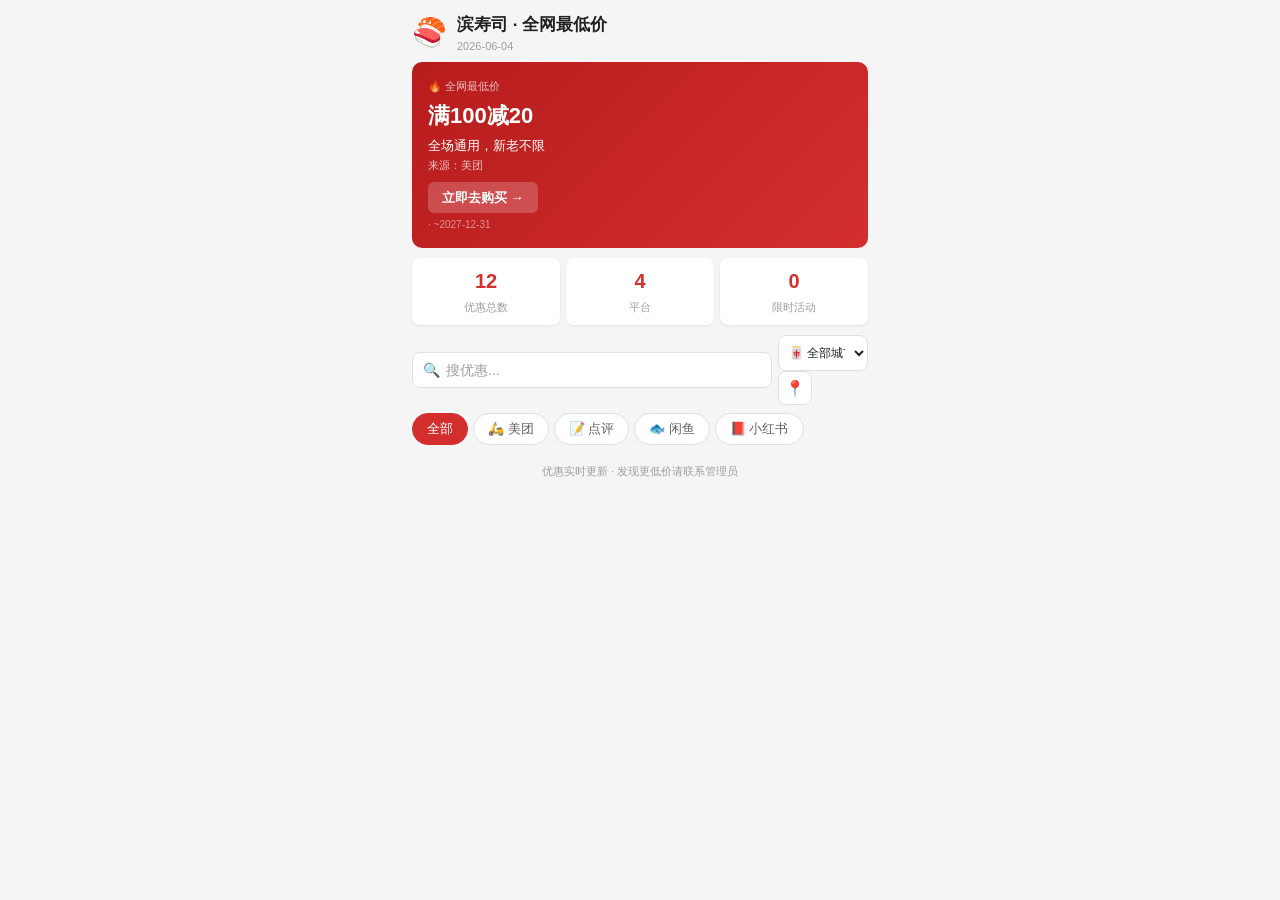
==== commit 015fd116: "重构：突出最低价优惠，点击直达购买页" ====
--- a/index.html
+++ b/index.html
@@ -2,87 +2,83 @@
 <html lang="zh-CN">
 <head>
 <meta charset="UTF-8">
-<meta name="viewport" content="width=device-width, initial-scale=1.0, maximum-scale=1.0, user-scalable=no">
-<title>滨寿司优惠速查</title>
+<meta name="viewport" content="width=device-width, initial-scale=1.0, maximum-scale=1.0, user-scalable=no, viewport-fit=cover">
+<title>滨寿司 · 全网最低价</title>
 <style>
   *, *::before, *::after { box-sizing: border-box; margin: 0; padding: 0; }
   :root {
     --red: #d32f2f; --red-light: #ffebee; --red-dark: #b71c1c;
-    --orange: #ff6f00; --purple: #7b1fa2;
+    --orange: #ff6f00; --green: #2e7d32; --purple: #7b1fa2;
     --bg: #f5f5f5; --card: #ffffff;
     --text: #212121; --text2: #616161; --text3: #9e9e9e;
     --border: #e0e0e0; --radius: 10px;
     --font: -apple-system, BlinkMacSystemFont, "Segoe UI", Roboto, "Noto Sans SC", "PingFang SC", sans-serif;
   }
-  body { font: 14px/1.5 var(--font); color: var(--text); background: var(--bg); min-height: 100vh; -webkit-font-smoothing: antialiased; }
+  body { font: 14px/1.5 var(--font); color: var(--text); background: var(--bg); -webkit-font-smoothing: antialiased; }
   .container { max-width: 480px; margin: 0 auto; padding: 12px; }
-  
-  .header { display: flex; align-items: center; gap: 10px; margin-bottom: 10px; }
+  .sub { font-size: 11px; color: var(--text3); }
+  .tag { display: inline-block; padding: 2px 8px; border-radius: 3px; font-size: 11px; font-weight: 600; }
+  .deal-card {
+    background: var(--card); border-radius: var(--radius); padding: 14px; margin-bottom: 10px;
+    box-shadow: 0 1px 3px rgba(0,0,0,.08); cursor: pointer; transition: transform .1s;
+    border-left: 3px solid var(--border);
+  }
+  .deal-card:active { transform: scale(.98); }
+  .deal-card.source-美团 { border-left-color: #ffc107; }
+  .deal-card.source-大众点评 { border-left-color: #03a9f4; }
+  .deal-card.source-闲鱼 { border-left-color: #ff9800; }
+  .deal-card.source-小红书 { border-left-color: #e91e63; }
+  
+  .header { display: flex; align-items: center; gap: 10px; margin-bottom: 8px; }
   .header-icon { font-size: 28px; }
-  .header-text { flex: 1; }
   .header-text h1 { font-size: 17px; font-weight: 700; }
-  .header-sub { font-size: 11px; color: var(--text3); }
-  
-  .best-banner {
+  
+  .hero {
     background: linear-gradient(135deg, var(--red-dark), var(--red));
-    color: #fff; border-radius: var(--radius); padding: 12px 14px; margin-bottom: 10px;
-    display: flex; align-items: center; gap: 10px;
-    box-shadow: 0 2px 8px rgba(211,47,47,.25);
-  }
-  .best-badge { background: rgba(255,255,255,.2); padding: 3px 8px; border-radius: 4px; font-size: 11px; font-weight: 600; white-space: nowrap; }
-  .best-content { flex: 1; min-width: 0; }
-  .best-source { font-size: 11px; opacity: .8; }
-  .best-title { font-size: 15px; font-weight: 700; }
-  .best-expires { font-size: 11px; opacity: .7; }
-  .best-link { background: rgba(255,255,255,.2); padding: 5px 10px; border-radius: 5px; font-size: 12px; font-weight: 600; white-space: nowrap; color: #fff; text-decoration: none; }
-  
-  .stats { display: flex; gap: 6px; margin-bottom: 8px; }
+    color: #fff; border-radius: var(--radius); padding: 16px; margin-bottom: 10px;
+    cursor: pointer; position: relative; overflow: hidden;
+  }
+  .hero:active { transform: scale(.98); }
+  .hero-label { font-size: 11px; opacity: .7; margin-bottom: 2px; }
+  .hero-price { font-size: 22px; font-weight: 800; margin: 4px 0; }
+  .hero-desc { font-size: 13px; margin: 2px 0; }
+  .hero-from { font-size: 11px; opacity: .7; }
+  .hero-cta {
+    display: inline-block; background: rgba(255,255,255,.2); padding: 6px 14px;
+    border-radius: 6px; font-size: 13px; font-weight: 700; margin-top: 8px;
+  }
+  .hero-expires { font-size: 10px; opacity: .5; margin-top: 4px; }
+  
+  .stats { display: flex; gap: 6px; margin-bottom: 10px; }
   .stat-item { flex: 1; background: var(--card); border-radius: 8px; padding: 8px 0; text-align: center; box-shadow: 0 1px 3px rgba(0,0,0,.08); }
   .stat-num { font-size: 20px; font-weight: 700; color: var(--red); display: block; }
   .stat-label { font-size: 11px; color: var(--text3); }
   
   .toolbar { display: flex; gap: 6px; margin-bottom: 8px; align-items: center; }
-  .search-box { flex: 1; display: flex; align-items: center; background: var(--card); border: 1px solid var(--border); border-radius: 8px; padding: 0 10px; box-shadow: 0 1px 3px rgba(0,0,0,.08); }
+  .search-box { flex: 1; display: flex; align-items: center; background: var(--card); border: 1px solid var(--border); border-radius: 8px; padding: 0 10px; }
   .search-icon { font-size: 14px; margin-right: 6px; }
-  .search-box input { flex: 1; border: none; background: transparent; padding: 9px 0; font-size: 14px; font-family: inherit; outline: none; color: var(--text); -webkit-user-select: text; }
+  .search-box input { flex: 1; border: none; background: transparent; padding: 9px 0; font-size: 14px; font-family: inherit; outline: none; color: var(--text); }
   .search-box input::placeholder { color: var(--text3); }
-  .city-group { display: flex; gap: 4px; align-items: center; }
-  .city-group select { padding: 9px 6px; border: 1px solid var(--border); border-radius: 8px; font-size: 12px; font-family: inherit; background: var(--card); color: var(--text); cursor: pointer; outline: none; max-width: 90px; box-shadow: 0 1px 3px rgba(0,0,0,.08); }
-  .btn-locate { width: 34px; height: 34px; border: 1px solid var(--border); background: var(--card); border-radius: 8px; font-size: 16px; cursor: pointer; display: flex; align-items: center; justify-content: center; box-shadow: 0 1px 3px rgba(0,0,0,.08); }
-  
-  .filter-bar { display: flex; gap: 5px; margin-bottom: 8px; overflow-x: auto; -webkit-overflow-scrolling: touch; }
+  .city-group select { padding: 9px 6px; border: 1px solid var(--border); border-radius: 8px; font-size: 12px; font-family: inherit; background: var(--card); color: var(--text); cursor: pointer; outline: none; max-width: 90px; }
+  .btn-locate { width: 34px; height: 34px; border: 1px solid var(--border); background: var(--card); border-radius: 8px; font-size: 16px; cursor: pointer; display: flex; align-items: center; justify-content: center; }
+  
+  .filter-bar { display: flex; gap: 5px; margin-bottom: 8px; overflow-x: auto; }
   .filter-bar::-webkit-scrollbar { display: none; }
   .filter-btn { padding: 6px 14px; border: 1px solid var(--border); background: var(--card); border-radius: 16px; font-size: 13px; font-family: inherit; cursor: pointer; white-space: nowrap; color: var(--text2); }
   .filter-btn.active { background: var(--red); color: #fff; border-color: var(--red); }
   
-  .section-label { font-size: 12px; font-weight: 600; color: var(--text2); padding: 6px 0 4px; margin-top: 4px; }
-  .deal-list { margin-bottom: 10px; }
-  .empty { text-align: center; color: var(--text3); padding: 40px 20px; font-size: 13px; line-height: 1.8; }
-  .empty .big-emoji { font-size: 40px; display: block; margin-bottom: 10px; }
-  
-  .deal-item {
-    background: var(--card); border-radius: 8px; padding: 12px 14px; margin-bottom: 8px;
-    box-shadow: 0 1px 3px rgba(0,0,0,.08); display: flex; align-items: center; gap: 10px;
-    border-left: 3px solid var(--border);
-  }
-  .deal-item.source-美团 { border-left-color: #ffc107; }
-  .deal-item.source-大众点评 { border-left-color: #03a9f4; }
-  .deal-item.source-闲鱼 { border-left-color: #ff9800; }
-  .deal-item.source-小红书 { border-left-color: #e91e63; }
-  .deal-item.is-limited { background: linear-gradient(135deg, #f3e5f5, #fce4ec); border-left-color: var(--purple); }
-  .deal-item.is-best { background: linear-gradient(135deg, #fff8e1, #fff3e0); border-left-color: var(--orange); }
-  .deal-icon { font-size: 22px; width: 30px; text-align: center; }
-  .deal-body { flex: 1; min-width: 0; }
+  .section-title { font-size: 13px; font-weight: 700; color: var(--text2); padding: 6px 0; margin-top: 2px; }
+  .deal-icon { font-size: 20px; width: 28px; text-align: center; }
+  .deal-row { display: flex; align-items: center; gap: 10px; }
+  .deal-body { flex: 1; }
   .deal-title { font-size: 14px; font-weight: 600; }
-  .deal-detail { font-size: 13px; color: var(--text2); margin-top: 2px; }
-  .deal-meta { display: flex; gap: 6px; margin-top: 4px; flex-wrap: wrap; }
-  .deal-tag { display: inline-block; padding: 2px 8px; border-radius: 3px; font-size: 11px; font-weight: 600; }
-  .deal-tag.source { background: #f5f5f5; color: var(--text2); }
-  .deal-tag.expires { background: #fff3e0; color: var(--orange); font-weight: 400; }
-  .deal-tag.best-tag { background: var(--orange); color: #fff; }
-  .deal-tag.limited-tag { background: var(--purple); color: #fff; }
-  .deal-tag.hint { background: #e8f5e9; color: #388e3c; }
-  .deal-tag.platform { background: #e3f2fd; color: #1976d2; }
+  .deal-detail { font-size: 12px; color: var(--text2); margin-top: 1px; }
+  .deal-tags { display: flex; gap: 5px; margin-top: 4px; flex-wrap: wrap; }
+  .deal-card .exp { background: #fff3e0; color: var(--orange); }
+  .deal-card .lim { background: var(--purple); color: #fff; }
+  .deal-card .src { background: #f5f5f5; color: var(--text2); }
+  .deal-card .best { background: var(--green); color: #fff; }
+  .deal-card .go { background: var(--red); color: #fff; margin-left: auto; }
   
   .footer { text-align: center; padding: 10px 0 20px; }
   .footer-hint { font-size: 11px; color: var(--text3); }
@@ -91,329 +87,234 @@
 </head>
 <body>
 <div class="container">
-
-  <!-- Header (静态) -->
+  <!-- Header -->
   <div class="header">
-    <div class="header-icon">🍣</div>
+    <span class="header-icon">🍣</span>
     <div class="header-text">
-      <h1>滨寿司优惠速查</h1>
-      <span class="header-sub" id="updateInfo">加载中...</span>
+      <h1>滨寿司 · 全网最低价</h1>
+      <div class="sub" id="updateInfo"></div>
     </div>
   </div>
 
-  <!-- 最优推荐 (静态结构，内容JS填充) -->
-  <div id="bestBanner" class="best-banner" style="display:none;">
-    <div class="best-badge" id="bestBadge">🔥 今日最优</div>
-    <div class="best-content">
-      <div class="best-source" id="bestSource"></div>
-      <div class="best-title" id="bestTitle"></div>
-      <div class="best-expires" id="bestExpires"></div>
-    </div>
-    <span class="best-link" id="bestLink">去使用 →</span>
-  </div>
-
-  <!-- 统计 (静态结构，内容JS填充) -->
+  <!-- Hero: 最便宜的那个 -->
+  <div id="hero" class="hero" style="display:none;">
+    <div class="hero-label" id="heroLabel">🔥 全网最低价</div>
+    <div class="hero-price" id="heroPrice"></div>
+    <div class="hero-desc" id="heroDesc"></div>
+    <div class="hero-from" id="heroFrom"></div>
+    <div class="hero-cta">立即去购买 →</div>
+    <div class="hero-expires" id="heroExpires"></div>
+  </div>
+
+  <!-- Stats -->
   <div class="stats">
-    <div class="stat-item"><span class="stat-num" id="statTotal">0</span><span class="stat-label">优惠总数</span></div>
-    <div class="stat-item"><span class="stat-num" id="statSources">0</span><span class="stat-label">来源</span></div>
+    <div class="stat-item"><span class="stat-num" id="statDeals">0</span><span class="stat-label">优惠总数</span></div>
+    <div class="stat-item"><span class="stat-num" id="statSources">0</span><span class="stat-label">平台</span></div>
     <div class="stat-item"><span class="stat-num" id="statLimited">0</span><span class="stat-label">限时活动</span></div>
   </div>
 
-  <!-- 工具栏 (静态，不动) -->
+  <!-- Search & City -->
   <div class="toolbar">
     <div class="search-box">
       <span class="search-icon">🔍</span>
-      <input type="text" id="searchInput" placeholder="搜索优惠..." autocomplete="off">
+      <input type="text" id="searchInput" placeholder="搜优惠..." autocomplete="off">
     </div>
     <div class="city-group">
       <select id="citySelect"></select>
-      <button class="btn-locate" id="btnLocate" title="自动定位">📍</button>
+      <button class="btn-locate" id="btnLocate">📍</button>
     </div>
   </div>
 
-  <!-- 筛选 (静态，不动) -->
+  <!-- Filter -->
   <div class="filter-bar" id="filterBar">
     <button class="filter-btn active" data-filter="all">全部</button>
-    <button class="filter-btn" data-filter="美团">美团</button>
-    <button class="filter-btn" data-filter="大众点评">点评</button>
-    <button class="filter-btn" data-filter="闲鱼">闲鱼</button>
-    <button class="filter-btn" data-filter="小红书">小红书</button>
-  </div>
-
-  <!-- 列表 (只这个部分动态更新) -->
-  <div class="deal-list" id="dealList">
-    <div class="empty">加载中...</div>
-  </div>
-
-  <!-- 底部 -->
+    <button class="filter-btn" data-filter="美团">🛵 美团</button>
+    <button class="filter-btn" data-filter="大众点评">📝 点评</button>
+    <button class="filter-btn" data-filter="闲鱼">🐟 闲鱼</button>
+    <button class="filter-btn" data-filter="小红书">📕 小红书</button>
+  </div>
+
+  <!-- 限时活动 -->
+  <div id="limitedSection"></div>
+
+  <!-- 长期优惠 -->
+  <div id="regularSection"></div>
+
+  <!-- Footer -->
   <div class="footer">
-    <span class="footer-hint">优惠由社区贡献，请以门店实际为准</span>
+    <div class="footer-hint">优惠实时更新 · 发现更低价请联系管理员</div>
     <div class="footer-meta" id="footerMeta"></div>
   </div>
-
 </div>
 
 <script>
-// ===== 配置 =====
-const DEALS_DATA = {
-  "updated_at": "2026-06-04",
-  "cities": [
-    {"city":"全国", "label":"全国通用", "deals":[
-      {"id":"mt-hot1","source":"美团","title":"端午节满200减50","detail":"6月10-12日限时3天","badge":"⏰限时","expires":"2026-06-12","is_best":true},
-      {"id":"dp-hot1","source":"大众点评","title":"618狂欢6折套餐","detail":"6月18日前可用","badge":"⏰限时","expires":"2026-06-18","is_best":false},
-      {"id":"xhs-hot1","source":"小红书","title":"评论抽10张免单","detail":"关注+评论参与","badge":"⏰限时","expires":"2026-06-15","is_best":false},
-      {"id":"mt-001","source":"美团","title":"满100减20","detail":"全场通用，新老用户均可","expires":"2027-12-31","is_best":false},
-      {"id":"dp-001","source":"大众点评","title":"88元代100元","detail":"每人限购2张，可叠加","expires":"2027-12-31","is_best":false},
-      {"id":"xy-001","source":"闲鱼","title":"85折代吃券","detail":"卖家代下单，长期有效","expires":"2027-12-31","is_best":false},
-      {"id":"xhs-001","source":"小红书","title":"到店扫码随机立减","detail":"最高减10元","expires":"2027-12-31","is_best":false},
-      {"id":"mt-002","source":"美团","title":"新客满50减15","detail":"首次下单可用","expires":"2027-12-31","is_best":false},
-      {"id":"dp-002","source":"大众点评","title":"双人套餐168元","detail":"原价198元，含寿司拼盘+饮品","expires":"2027-12-31","is_best":false},
-      {"id":"xy-002","source":"闲鱼","title":"满200减40券¥8","detail":"卖家转让未用券","expires":"2027-12-31","is_best":false}
-    ]},
-    {"city":"上海","deals":[
-      {"id":"sh-hot1","source":"美团","title":"人民广场新店买1送1","detail":"6月整月","badge":"⏰限时","expires":"2026-06-30","is_best":true},
-      {"id":"sh-mt-001","source":"美团","title":"虹桥店满120减30","detail":"可叠加会员优惠","expires":"2027-12-31","is_best":false},
-      {"id":"sh-dp-001","source":"大众点评","title":"午市套餐88元","detail":"周一至五11:00-14:00","expires":"2027-12-31","is_best":false}
-    ]},
-    {"city":"北京","deals":[
-      {"id":"bj-hot1","source":"美团","title":"望京店晚市7折","detail":"每周三四晚8点后","badge":"⏰限时","expires":"2026-07-01","is_best":true},
-      {"id":"bj-mt-001","source":"美团","title":"朝阳大悦城满100减25","detail":"长期优惠","expires":"2027-12-31","is_best":false}
-    ]},
-    {"city":"广州","deals":[
-      {"id":"gz-mt-001","source":"美团","title":"天河城店满80减15","detail":"周末通用","expires":"2027-12-31","is_best":false}
-    ]}
+const DEALS = {
+  "updated":"2026-06-04",
+  "list":[
+    // ===== 短期限时（核心竞争力） =====
+    {id:"mt-hot1", src:"美团", title:"端午节满200减50", detail:"限时3天 6.10-6.12", badge:"⏰限时", expire:"2026-06-12", best:true, url:"https://i.meituan.com/search?keyword=滨寿司"},
+    {id:"dp-hot1", src:"大众点评", title:"618狂欢6折畅吃", detail:"6月18日截止，手慢无", badge:"⏰限时", expire:"2026-06-18", best:false, url:"https://www.dianping.com/search/keyword/0_0_%E6%BB%A8%E5%AF%BF%E5%8F%B8"},
+    {id:"xhs-hot1", src:"小红书", title:"评论区抽10张免单", detail:"关注+评论，6月15日开奖", badge:"⏰限时", expire:"2026-06-15", best:false, url:"https://www.xiaohongshu.com/search_result?keyword=滨寿司"},
+    {id:"sh-hot1", src:"美团", title:"上海·人民广场新店买1送1", detail:"6月整月，仅限人民广场店", city:"上海", badge:"⏰限时", expire:"2026-06-30", best:false, url:"https://i.meituan.com/search?keyword=滨寿司"},
+    {id:"bj-hot1", src:"美团", title:"北京·望京店晚市7折", detail:"每周三四晚8点后", city:"北京", badge:"⏰限时", expire:"2026-07-01", best:false},
+    // ===== 长期优惠（保底） =====
+    {id:"mt-001", src:"美团", title:"满100减20", detail:"全场通用，新老不限", expire:"2027-12-31", best:false},
+    {id:"dp-001", src:"大众点评", title:"88元代100元", detail:"每人限购2张，可叠加", expire:"2027-12-31", best:false},
+    {id:"xy-001", src:"闲鱼", title:"85折代吃券", detail:"卖家代下单，长期可买", expire:"2027-12-31", best:false},
+    {id:"xhs-001", src:"小红书", title:"扫码随机立减", detail:"到店扫码，最高减10元", expire:"2027-12-31", best:false},
+    {id:"mt-002", src:"美团", title:"新客满50减15", detail:"首次下单可用", expire:"2027-12-31", best:false},
+    {id:"dp-002", src:"大众点评", title:"双人套餐168元", detail:"原价198，含寿司拼盘+饮品", expire:"2027-12-31", best:false},
+    {id:"xy-002", src:"闲鱼", title:"满200减40券¥8", detail:"卖家转让未用券", expire:"2027-12-31", best:false}
   ]
 };
 
-// 所有中国主要城市列表
-const ALL_CITIES = [
-  "全国","北京","上海","广州","深圳","天津","重庆","南京","杭州","成都",
-  "武汉","西安","苏州","郑州","长沙","东莞","青岛","沈阳","宁波","昆明",
-  "大连","厦门","合肥","佛山","福州","哈尔滨","济南","温州","长春","石家庄",
-  "常州","南宁","贵阳","南昌","太原","烟台","海口","珠海","惠州","中山",
-  "兰州","乌鲁木齐","绍兴","泉州","南通","嘉兴","金华","徐州","台州","三亚"
-];
-
-const SOURCE_ICONS = {'美团':'🛵','大众点评':'📝','闲鱼':'🐟','小红书':'📕'};
-const CITY_KEY = 'hamsushi_city';
-
-// ===== 状态 =====
-let currentCity = 'all';
-let currentFilter = 'all';
-let searchQuery = '';
-
-// ===== 工具函数 =====
-function isExpired(d) { if(!d) return false; const p=d.split('-'); return new Date(+p[0],+p[1]-1,+p[2]) < new Date(); }
-function fmtExp(d) { if(!d) return ''; const p=d.split('-'); const dt=new Date(+p[0],+p[1]-1,+p[2]); const diff=Math.ceil((dt-new Date())/86400000); if(diff<0) return '已过期'; if(diff===0) return '今天到期'; if(diff===1) return '明天到期'; if(diff<=7) return diff+'天后到期'; return '有效期至 '+d; }
-
-// ===== 城市检测 =====
-async function detectCity() {
-  const saved = localStorage.getItem(CITY_KEY);
-  if (saved && saved !== 'all' && saved !== '全国') return saved;
+const ALL_CITIES = ["全国","北京","上海","广州","深圳","天津","重庆","南京","杭州","成都","武汉","西安","苏州","郑州","长沙","东莞","青岛","沈阳","宁波","昆明","大连","厦门","合肥","佛山","福州","哈尔滨","济南","温州","长春","石家庄","南宁","贵阳","南昌","太原","烟台","海口","珠海","惠州","中山","兰州"];
+
+const ICONS = {'美团':'🛵','大众点评':'📝','闲鱼':'🐟','小红书':'📕'};
+
+let state = { city: 'all', search: '', filter: 'all' };
+
+function isExp(d) { if(!d) return false; const p=d.split('-'); return new Date(+p[0],+p[1]-1,+p[2]) < new Date(); }
+function fmtExp(d) { if(!d) return ''; const p=d.split('-'); const dt=new Date(+p[0],+p[1]-1,+p[2]); const diff=Math.ceil((dt-new Date())/86400000); if(diff<0) return '已过期'; if(diff===0) return '今天到期'; if(diff===1) return '明天到期'; if(diff<=7) return diff+'天后到期'; return '~'+d; }
+
+function go(d) {
+  const u = d.url || '';
+  if (u) window.open(u, '_blank');
+}
+
+function render() {
+  document.getElementById('updateInfo').textContent = DEALS.updated;
+  let all = DEALS.list.map(d => ({...d}));
+
+  // Filter: city
+  let f = all;
+  if (state.city !== 'all' && state.city !== '全国') {
+    f = all.filter(d => !d.city || d.city === '全国' || d.city === state.city);
+  }
+  // Filter: search
+  if (state.search.trim()) {
+    const q = state.search.trim().toLowerCase();
+    f = f.filter(d => d.title.toLowerCase().includes(q) || (d.detail||'').toLowerCase().includes(q) || d.src.toLowerCase().includes(q));
+  }
+  // Filter: source
+  if (state.filter !== 'all') f = f.filter(d => d.src === state.filter);
+
+  const expiredAll = d => isExp(d.expire);
+  const activeAll = all.filter(d => !isExp(d.expire));
+  const active = f.filter(d => !isExp(d.expire));
+  const limited = active.filter(d => d.badge);
+  const regular = active.filter(d => !d.badge);
+  const expired = f.filter(d => isExp(d.expire));
+
+  // Stats
+  document.getElementById('statDeals').textContent = all.length;
+  document.getElementById('statSources').textContent = new Set(all.map(d=>d.src)).size;
+  document.getElementById('statLimited').textContent = limited.length;
+
+  // Hero: best active limited deal → best active deal → first active
+  const best = limited.find(d=>d.best) || limited[0] || active.find(d=>d.best) || active[0];
+  const hero = document.getElementById('hero');
+  if (best) {
+    hero.style.display = 'block';
+    document.getElementById('heroLabel').textContent = limited.length ? '⏰ 限时最低价' : '🔥 全网最低价';
+    document.getElementById('heroPrice').textContent = best.title;
+    document.getElementById('heroDesc').textContent = best.detail || '';
+    document.getElementById('heroFrom').textContent = '来源：' + best.src;
+    document.getElementById('heroExpires').textContent = fmtExp(best.expire) ? '· ' + fmtExp(best.expire) : '';
+    hero.onclick = () => go(best);
+  } else {
+    hero.style.display = 'none';
+  }
+
+  // Helper: render deal card
+  const card = (d, cls='') => {
+    const srcCls = 'source-' + d.src;
+    const exp = isExp(d.expire);
+    const tags = [];
+    tags.push(`<span class="tag src">${d.src}</span>`);
+    if (d.badge && !exp) tags.push(`<span class="tag lim">${d.badge}</span>`);
+    if (d.city) tags.push(`<span class="tag" style="background:#e8f5e9;color:#388e3c;">📍 ${d.city}</span>`);
+    if (d.best && !exp) tags.push(`<span class="tag best">💰 最低价</span>`);
+    tags.push(`<span class="tag exp">${fmtExp(d.expire)||'长期有效'}</span>`);
+    return `
+      <div class="deal-card ${srcCls} ${cls}" onclick="go(DEALS.list.find(x=>x.id==='${d.id}'))">
+        <div class="deal-row">
+          <div class="deal-icon">${ICONS[d.src]||'📌'}</div>
+          <div class="deal-body">
+            <div class="deal-title">${d.title}${d.url ? ' 🔗' : ''}</div>
+            <div class="deal-detail">${d.detail||''}</div>
+            <div class="deal-tags">${tags.join('')}</div>
+          </div>
+          <div class="tag go">去抢购 →</div>
+        </div>
+      </div>`;
+  };
+
+  // Limited section
+  const limSec = document.getElementById('limitedSection');
+  if (active.length === 0) {
+    limSec.innerHTML = '<div class="deal-card" style="text-align:center;color:var(--text3);padding:30px 0;border-left-color:transparent;">🔍 没有匹配的优惠<br><span style="font-size:12px;">发现新优惠请联系管理员更新</span></div>';
+  } else {
+    limSec.innerHTML = (limited.length ? `<div class="section-title">⏰ 限时低价 · 手慢无</div>${limited.map(d=>card(d,'is-limited')).join('')}` : '') +
+      (regular.length ? `<div class="section-title" style="margin-top:10px;">📌 长期优惠</div>${regular.map(d=>card(d)).join('')}` : '') +
+      (expired.length ? `<div class="section-title" style="color:#ccc;margin-top:12px;">已过期</div>${expired.map(d=>card(d,'')).replace(/cursor:pointer/g,'').replace(/onclick=".*?"/g,'').replace(/去抢购/g,'已过期')}` : '');
+  }
+
+  // Footer
+  document.getElementById('footerMeta').textContent = '发现更低价格？请联系管理员上传 · ' + DEALS.updated;
+}
+
+// Init
+document.getElementById('citySelect').innerHTML = ALL_CITIES.map(c => `<option value="${c}">${c==='全国'?'🀄 全部城市':c}</option>`).join('');
+
+document.getElementById('searchInput').addEventListener('input', function() {
+  clearTimeout(this._t);
+  this._t = setTimeout(() => { state.search = this.value; render(); }, 300);
+});
+document.getElementById('citySelect').addEventListener('change', function() {
+  state.city = this.value === '全国' ? 'all' : this.value;
+  localStorage.setItem('hamsushi_city', state.city === 'all' ? 'all' : state.city);
+  render();
+});
+document.getElementById('btnLocate').addEventListener('click', async function() {
+  this.textContent = '⏳';
   try {
-    const pos = await new Promise((ok, er) => navigator.geolocation.getCurrentPosition(ok, er, {timeout:8000,enableHighAccuracy:false}));
-    const r = await fetch('https://nominatim.openstreetmap.org/reverse?format=json&lat='+pos.coords.latitude+'&lon='+pos.coords.longitude+'&accept-language=zh',{headers:{'User-Agent':'hamsushi-web/1.0'}});
+    const p = await new Promise((ok,er) => navigator.geolocation.getCurrentPosition(ok,er,{timeout:8000}));
+    const r = await fetch('https://nominatim.openstreetmap.org/reverse?format=json&lat='+p.coords.latitude+'&lon='+p.coords.longitude+'&accept-language=zh',{headers:{'User-Agent':'hamsushi-web'}});
     if(!r.ok) throw Error();
     const d = await r.json();
-    const city = d.address?.city || d.address?.town || d.address?.county;
-    if (city) {
-      const match = ALL_CITIES.find(c => c!=='全国' && (city.includes(c) || c.includes(city)));
-      if (match) { localStorage.setItem(CITY_KEY, match); return match; }
+    const c = d.address?.city || d.address?.town || d.address?.county;
+    if (c) {
+      const m = ALL_CITIES.find(x => x!=='全国' && (c.includes(x) || x.includes(c)));
+      if (m) { state.city = m; document.getElementById('citySelect').value = m; localStorage.setItem('hamsushi_city', m); render(); this.textContent = '📍'; return; }
     }
   } catch(e) {}
-  return 'all';
-}
-
-// ===== 渲染列表（只更新 deal-list 部分） =====
-function render() {
-  updateInfo.textContent = '更新于 '+DEALS_DATA.updated_at;
-
-  // 展开所有优惠
-  let allDeals = [];
-  DEALS_DATA.cities.forEach(c => { c.deals.forEach(d => { d._city = c.city; allDeals.push(d); }); });
-
-  // 按城市筛选
-  let cityDeals = allDeals;
-  if (currentCity !== 'all' && currentCity !== '全国') {
-    cityDeals = allDeals.filter(d => d._city === '全国' || d._city === currentCity);
-  }
-
-  // 按搜索词筛选
-  if (searchQuery.trim()) {
-    const q = searchQuery.trim().toLowerCase();
-    cityDeals = cityDeals.filter(d => d.title.toLowerCase().includes(q) || (d.detail||'').toLowerCase().includes(q) || d.source.toLowerCase().includes(q));
-  }
-
-  // 按来源筛选
-  let finalDeals = cityDeals;
-  if (currentFilter !== 'all') finalDeals = cityDeals.filter(d => d.source === currentFilter);
-
-  // 排序：限时未过期→最优→其他
-  finalDeals.sort((a,b) => {
-    const ae=isExpired(a.expires),be=isExpired(b.expires);
-    if(ae!==be) return ae-be;
-    const al=a.badge&&!ae?1:0, bl=b.badge&&!be?1:0;
-    if(al!==bl) return bl-al;
-    if(a.is_best!==b.is_best) return a.is_best?-1:1;
-    return 0;
-  });
-
-  // 统计
-  const activeAll = allDeals.filter(d=>!isExpired(d.expires));
-  const srcSet = new Set(allDeals.map(d=>d.source));
-  const limitedCount = activeAll.filter(d=>d.badge).length;
-  statTotal.textContent = allDeals.length;
-  statSources.textContent = srcSet.size;
-  statLimited.textContent = limitedCount;
-
-  // 最优推荐
-  const activeLimited = activeAll.filter(d=>d.badge);
-  const bestDeal = activeLimited[0] || activeAll.find(d=>d.is_best) || activeAll[0];
-  if (bestDeal && bestDeal._city && (currentCity==='all'||currentCity==='全国'||bestDeal._city==='全国'||bestDeal._city===currentCity)) {
-    bestBanner.style.display = 'flex';
-    bestBadge.textContent = activeLimited.length > 0 ? '⏰ 限时推荐' : '🔥 今日最优';
-    bestSource.textContent = bestDeal.source;
-    bestTitle.textContent = bestDeal.title;
-    bestExpires.textContent = fmtExp(bestDeal.expires);
-  } else {
-    bestBanner.style.display = 'none';
-  }
-
-  // 城市提示
-  let cityHint = '';
-  const hasCityDeals = DEALS_DATA.cities.some(c => c.city === currentCity && c.deals.length > 0);
-  if (currentCity !== 'all' && currentCity !== '全国' && !hasCityDeals) {
-    cityHint = `<div class="empty" style="padding:10px 0;">🍣 ${currentCity}暂无专属优惠<br><span style="font-size:12px;color:#999;">以下为全国通用优惠</span></div>`;
-  }
-
-  // 分组
-  const limitedItems = finalDeals.filter(d => d.badge && !isExpired(d.expires));
-  const regularItems = finalDeals.filter(d => !d.badge || isExpired(d.expires));
-  const regActive = regularItems.filter(d => !isExpired(d.expires));
-  const regExpired = regularItems.filter(d => isExpired(d.expires));
-
-  if (finalDeals.length === 0) {
-    dealList.innerHTML = `<div class="empty"><span class="big-emoji">🔍</span>没有找到匹配的优惠<br>试试其他关键词</div>`;
-  } else {
-    dealList.innerHTML = (cityHint ? cityHint : '') + 
-      (limitedItems.length ? `
-        <div class="section-label">⏰ 限时活动（更新于${DEALS_DATA.updated_at}）</div>
-        ${limitedItems.map(d => `
-          <div class="deal-item is-limited source-${d.source}">
-            <div class="deal-icon">${SOURCE_ICONS[d.source]||'📌'}</div>
-            <div class="deal-body">
-              <div class="deal-title">${d.title}</div>
-              ${d.detail ? `<div class="deal-detail">${d.detail}</div>` : ''}
-              <div class="deal-meta">
-                <span class="deal-tag source">${d.source}</span>
-                <span class="deal-tag limited-tag">⏰ 限时</span>
-                <span class="deal-tag expires">${fmtExp(d.expires)}</span>
-                <span class="deal-tag hint">打开${d.source}搜索"滨寿司"</span>
-              </div>
-            </div>
-          </div>
-        `).join('')}
-      ` : '') +
-      (regActive.length ? `
-        <div class="section-label">📌 长期优惠</div>
-        ${regActive.map(d => `
-          <div class="deal-item source-${d.source}${d.is_best?' is-best':''}">
-            <div class="deal-icon">${SOURCE_ICONS[d.source]||'📌'}</div>
-            <div class="deal-body">
-              <div class="deal-title">${d.title}</div>
-              ${d.detail ? `<div class="deal-detail">${d.detail}</div>` : ''}
-              <div class="deal-meta">
-                <span class="deal-tag source">${d.source}</span>
-                ${d.badge ? `<span class="deal-tag limited-tag">⏰ 限时</span>` : ''}
-                <span class="deal-tag expires">长期有效</span>
-                <span class="deal-tag platform">${d.source}搜索"滨寿司"</span>
-              </div>
-            </div>
-          </div>
-        `).join('')}
-      ` : '') +
-      (regExpired.length ? `
-        <div class="section-label" style="color:#ccc;margin-top:8px;">已过期</div>
-        ${regExpired.map(d => `
-          <div class="deal-item source-${d.source}" style="opacity:.4;">
-            <div class="deal-icon">${SOURCE_ICONS[d.source]||'📌'}</div>
-            <div class="deal-body">
-              <div class="deal-title" style="text-decoration:line-through;">${d.title}</div>
-              <div class="deal-meta"><span class="deal-tag expires">已过期</span></div>
-            </div>
-          </div>
-        `).join('')}
-      ` : '');
-
-    // 底部
-    footerMeta.textContent = '发现新优惠请告诉管理员更新 · '+DEALS_DATA.updated_at;
-  }
-}
-
-// ===== 填充城市下拉框 =====
-function populateCities() {
-  citySelect.innerHTML = ALL_CITIES.map(c => 
-    `<option value="${c}">${c==='全国'?'🀄 全部城市':c}</option>`
-  ).join('');
-  // 如果有保存的城市，选中它
-  const saved = localStorage.getItem(CITY_KEY);
-  if (saved && ALL_CITIES.includes(saved)) {
-    currentCity = saved;
-    citySelect.value = saved;
-  } else {
-    citySelect.value = '全国';
-    currentCity = 'all';
-  }
-}
-
-// ===== 初始化 =====
-document.getElementById('searchInput').addEventListener('input', function() {
-  // 延迟搜索，不重绘输入框，键盘不会消失
-  clearTimeout(this._timer);
-  this._timer = setTimeout(() => {
-    searchQuery = this.value;
-    render();
-  }, 350);
+  this.textContent = '❌'; setTimeout(()=>{this.textContent='📍';},1500);
 });
-
-document.getElementById('citySelect').addEventListener('change', function() {
-  currentCity = this.value === '全国' ? 'all' : this.value;
-  localStorage.setItem(CITY_KEY, currentCity === 'all' ? 'all' : currentCity);
-  render();
-});
-
-document.getElementById('btnLocate').addEventListener('click', async function() {
-  this.textContent = '⏳';
-  const c = await detectCity();
-  if (c !== 'all' && c !== '全国') {
-    currentCity = c;
-    citySelect.value = c;
-    localStorage.setItem(CITY_KEY, c);
-    render();
-    this.textContent = '📍';
-  } else {
-    this.textContent = '❌';
-    setTimeout(() => { this.textContent = '📍'; }, 1500);
-  }
-});
-
 document.getElementById('filterBar').addEventListener('click', function(e) {
   const b = e.target.closest('.filter-btn');
   if (!b) return;
   document.querySelectorAll('.filter-btn').forEach(f => f.classList.remove('active'));
   b.classList.add('active');
-  currentFilter = b.dataset.filter;
+  state.filter = b.dataset.filter;
   render();
 });
 
-// ===== 启动 =====
-(async function init() {
-  populateCities();
-  const detected = await detectCity();
-  if (detected !== 'all') {
-    currentCity = detected;
-    citySelect.value = detected;
-  }
+// Detect city
+(async () => {
+  const saved = localStorage.getItem('hamsushi_city');
+  if (saved && saved !== 'all') { state.city = saved; document.getElementById('citySelect').value = saved; }
+  try {
+    const p = await new Promise((ok,er) => navigator.geolocation.getCurrentPosition(ok,er,{timeout:5000}));
+    const r = await fetch('https://nominatim.openstreetmap.org/reverse?format=json&lat='+p.coords.latitude+'&lon='+p.coords.longitude+'&accept-language=zh',{headers:{'User-Agent':'hamsushi-web'}});
+    if(!r.ok) throw Error();
+    const d = await r.json();
+    const c = d.address?.city || d.address?.town || d.address?.county;
+    if (c) {
+      const m = ALL_CITIES.find(x => x!=='全国' && (c.includes(x) || x.includes(c)));
+      if (m) { state.city = m; document.getElementById('citySelect').value = m; localStorage.setItem('hamsushi_city', m); }
+    }
+  } catch(e) {}
   render();
 })();
 </script>
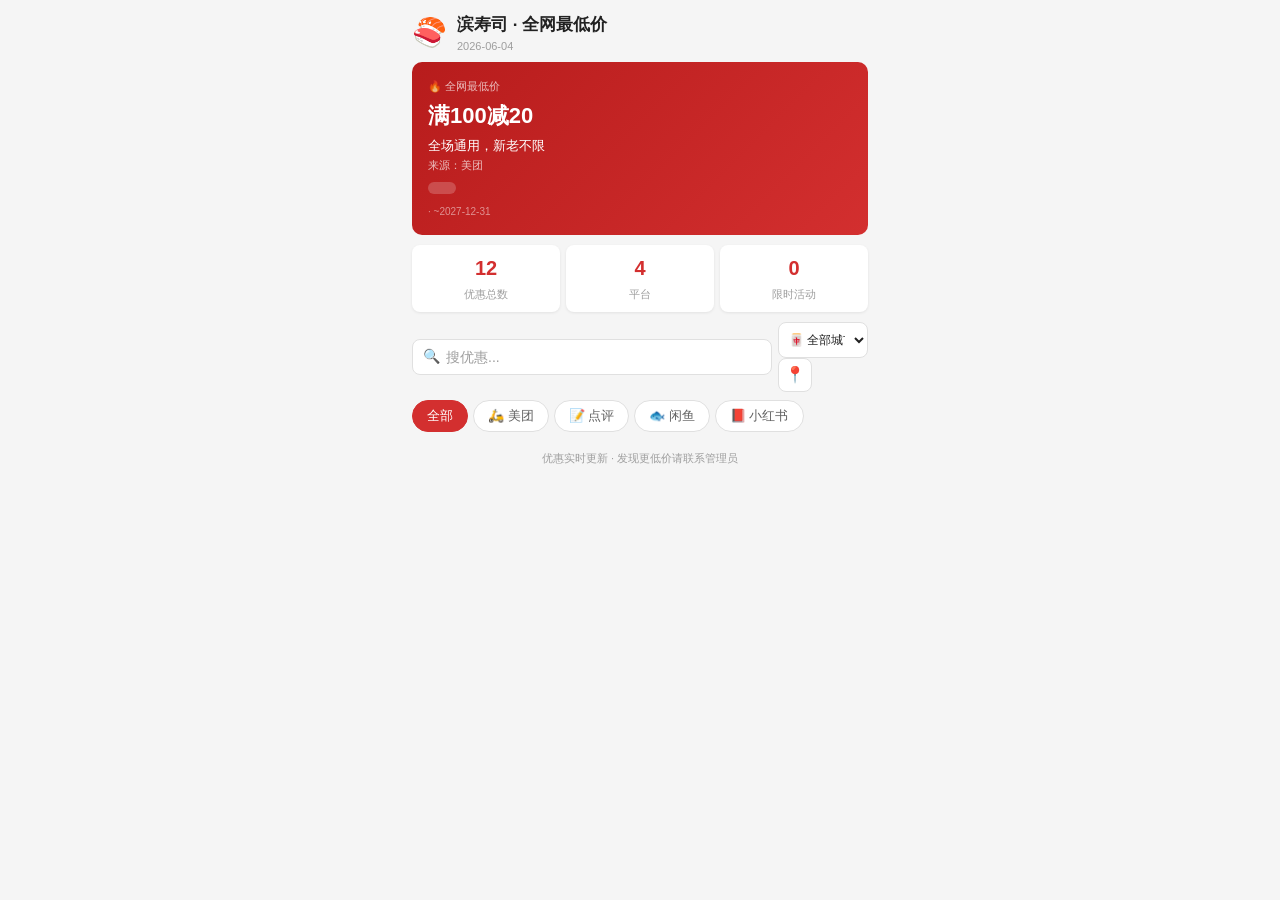
==== commit 620dad25: "修复CTA动态显示" ====
--- a/index.html
+++ b/index.html
@@ -102,7 +102,7 @@
     <div class="hero-price" id="heroPrice"></div>
     <div class="hero-desc" id="heroDesc"></div>
     <div class="hero-from" id="heroFrom"></div>
-    <div class="hero-cta">立即去购买 →</div>
+    <div class="hero-cta" id="heroCTA"></div>
     <div class="hero-expires" id="heroExpires"></div>
   </div>
 
@@ -152,10 +152,10 @@
   "updated":"2026-06-04",
   "list":[
     // ===== 短期限时（核心竞争力） =====
-    {id:"mt-hot1", src:"美团", title:"端午节满200减50", detail:"限时3天 6.10-6.12", badge:"⏰限时", expire:"2026-06-12", best:true, url:"https://i.meituan.com/search?keyword=滨寿司"},
-    {id:"dp-hot1", src:"大众点评", title:"618狂欢6折畅吃", detail:"6月18日截止，手慢无", badge:"⏰限时", expire:"2026-06-18", best:false, url:"https://www.dianping.com/search/keyword/0_0_%E6%BB%A8%E5%AF%BF%E5%8F%B8"},
-    {id:"xhs-hot1", src:"小红书", title:"评论区抽10张免单", detail:"关注+评论，6月15日开奖", badge:"⏰限时", expire:"2026-06-15", best:false, url:"https://www.xiaohongshu.com/search_result?keyword=滨寿司"},
-    {id:"sh-hot1", src:"美团", title:"上海·人民广场新店买1送1", detail:"6月整月，仅限人民广场店", city:"上海", badge:"⏰限时", expire:"2026-06-30", best:false, url:"https://i.meituan.com/search?keyword=滨寿司"},
+    {id:"mt-hot1", src:"美团", title:"端午节满200减50", detail:"限时3天 6.10-6.12", badge:"⏰限时", expire:"2026-06-12", best:true},
+    {id:"dp-hot1", src:"大众点评", title:"618狂欢6折畅吃", detail:"6月18日截止，手慢无", badge:"⏰限时", expire:"2026-06-18", best:false},
+    {id:"xhs-hot1", src:"小红书", title:"评论区抽10张免单", detail:"关注+评论，6月15日开奖", badge:"⏰限时", expire:"2026-06-15", best:false},
+    {id:"sh-hot1", src:"美团", title:"上海·人民广场新店买1送1", detail:"6月整月，仅限人民广场店", city:"上海", badge:"⏰限时", expire:"2026-06-30", best:false},
     {id:"bj-hot1", src:"美团", title:"北京·望京店晚市7折", detail:"每周三四晚8点后", city:"北京", badge:"⏰限时", expire:"2026-07-01", best:false},
     // ===== 长期优惠（保底） =====
     {id:"mt-001", src:"美团", title:"满100减20", detail:"全场通用，新老不限", expire:"2027-12-31", best:false},
@@ -178,8 +178,7 @@
 function fmtExp(d) { if(!d) return ''; const p=d.split('-'); const dt=new Date(+p[0],+p[1]-1,+p[2]); const diff=Math.ceil((dt-new Date())/86400000); if(diff<0) return '已过期'; if(diff===0) return '今天到期'; if(diff===1) return '明天到期'; if(diff<=7) return diff+'天后到期'; return '~'+d; }
 
 function go(d) {
-  const u = d.url || '';
-  if (u) window.open(u, '_blank');
+  if (d.url) { window.open(d.url, '_blank'); }
 }
 
 function render() {
@@ -221,7 +220,7 @@
     document.getElementById('heroDesc').textContent = best.detail || '';
     document.getElementById('heroFrom').textContent = '来源：' + best.src;
     document.getElementById('heroExpires').textContent = fmtExp(best.expire) ? '· ' + fmtExp(best.expire) : '';
-    hero.onclick = () => go(best);
+    hero.onclick = () => { if(best.url) go(best); };
   } else {
     hero.style.display = 'none';
   }
@@ -237,11 +236,11 @@
     if (d.best && !exp) tags.push(`<span class="tag best">💰 最低价</span>`);
     tags.push(`<span class="tag exp">${fmtExp(d.expire)||'长期有效'}</span>`);
     return `
-      <div class="deal-card ${srcCls} ${cls}" onclick="go(DEALS.list.find(x=>x.id==='${d.id}'))">
+      <div class="deal-card ${srcCls} ${cls}" onclick="if(DEALS.list.find(x=>x.id==='${d.id}').url) go(DEALS.list.find(x=>x.id==='${d.id}'))">
         <div class="deal-row">
           <div class="deal-icon">${ICONS[d.src]||'📌'}</div>
           <div class="deal-body">
-            <div class="deal-title">${d.title}${d.url ? ' 🔗' : ''}</div>
+            <div class="deal-title">${d.title}</div>
             <div class="deal-detail">${d.detail||''}</div>
             <div class="deal-tags">${tags.join('')}</div>
           </div>
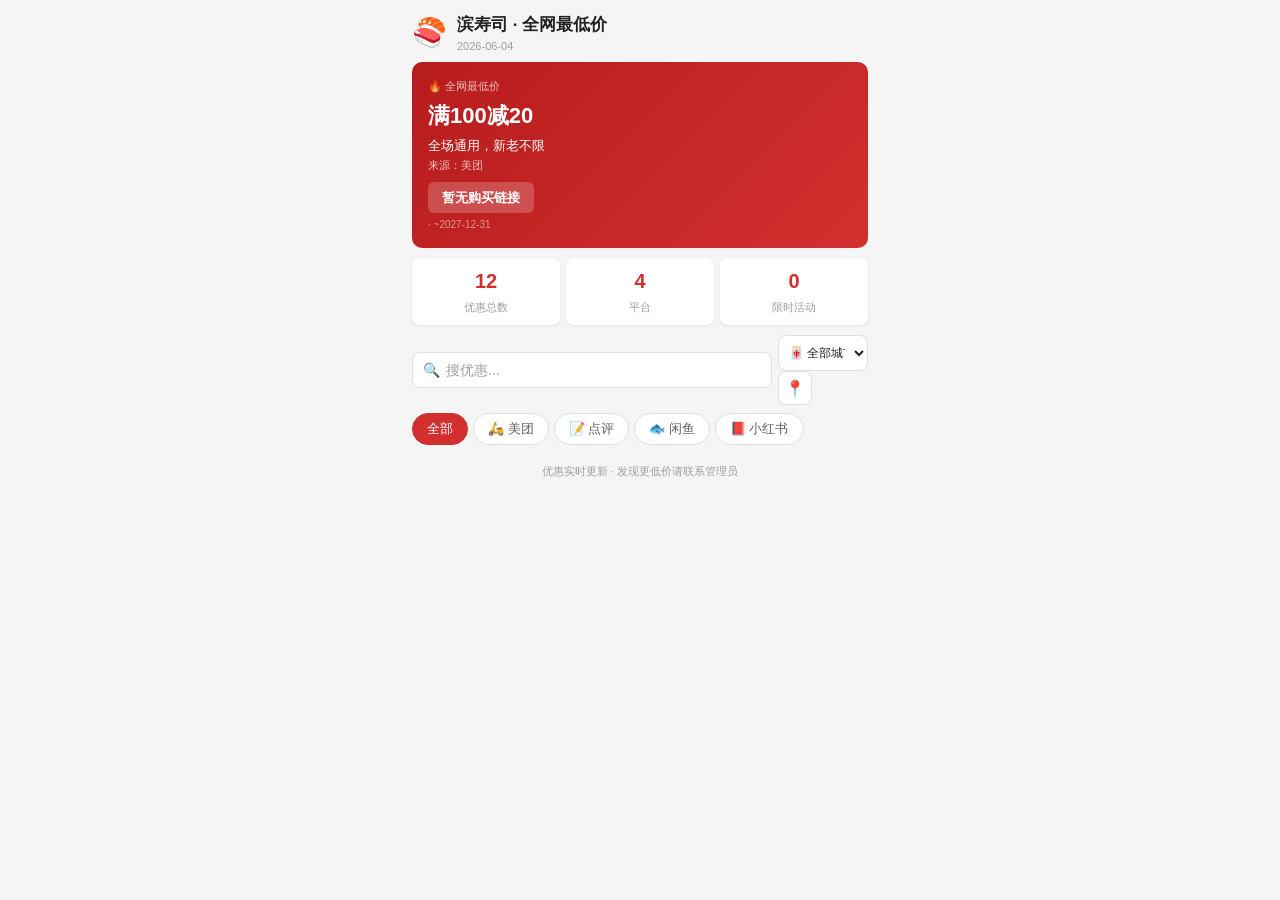
==== commit ae37b583: "修复：CTA按钮动态显示购买或暂无链接" ====
--- a/index.html
+++ b/index.html
@@ -220,6 +220,7 @@
     document.getElementById('heroDesc').textContent = best.detail || '';
     document.getElementById('heroFrom').textContent = '来源：' + best.src;
     document.getElementById('heroExpires').textContent = fmtExp(best.expire) ? '· ' + fmtExp(best.expire) : '';
+    document.getElementById('heroCTA').textContent = best.url ? '立即去购买 →' : '暂无购买链接';
     hero.onclick = () => { if(best.url) go(best); };
   } else {
     hero.style.display = 'none';
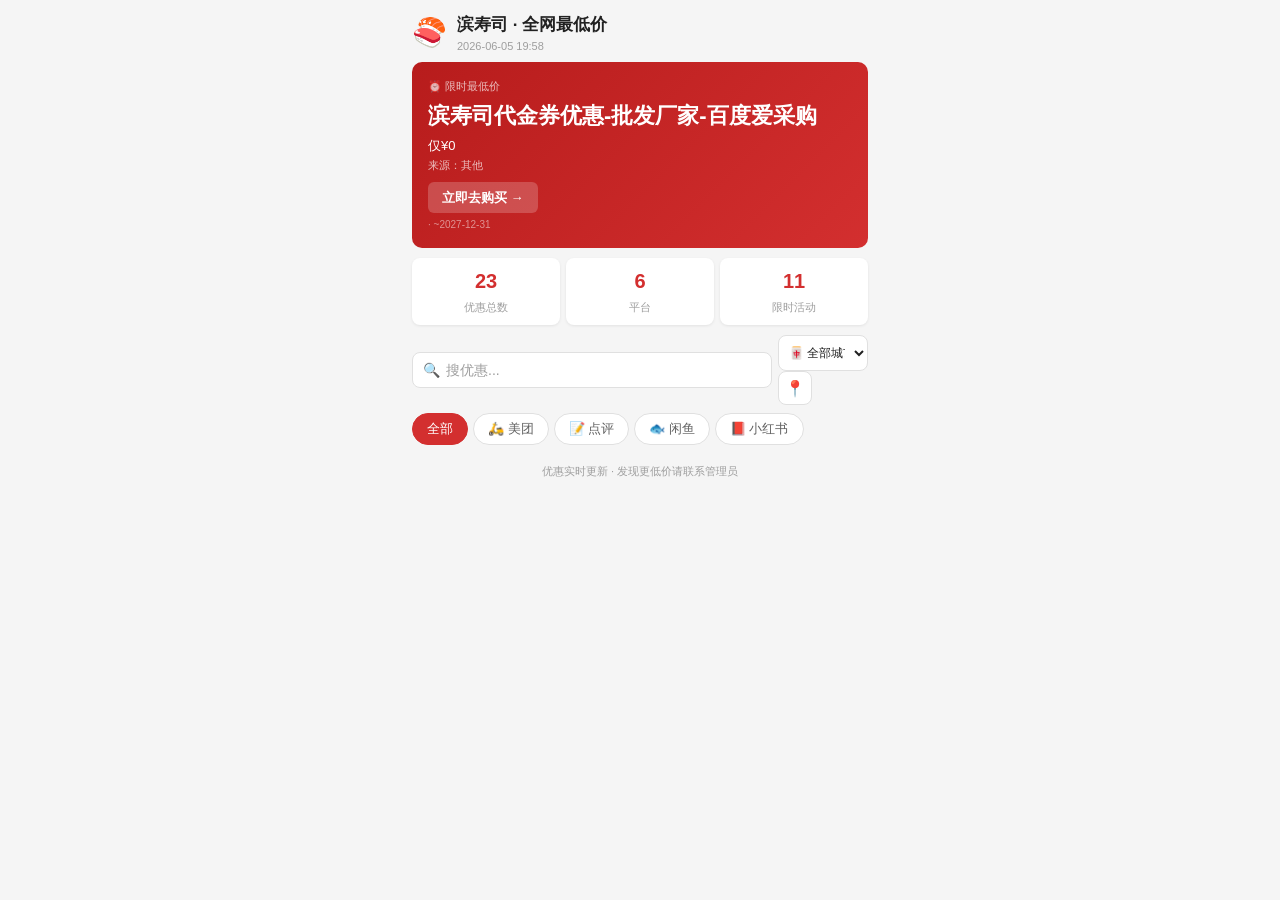
==== commit 38fa5173: "修复fetch脚本支持source字段" ====
--- a/index.html
+++ b/index.html
@@ -148,6 +148,42 @@
 </div>
 
 <script>
+// 自动加载最新优惠数据
+(async function loadLatestDeals() {
+  try {
+    const resp = await fetch('./data/deals.json');
+    const data = await resp.json();
+    if (data && data.cities && data.cities.length > 0) {
+      const newList = [];
+      for (const city of data.cities) {
+        for (const d of city.deals) {
+          newList.push({
+            id: d.id || (d.platform || d.source || '其他') + '-' + Math.random().toString(36).slice(2,6),
+            src: d.platform || d.source || '其他',
+            title: d.title || '',
+            detail: d.detail || (d.value ? '仅¥' + d.price : ''),
+            badge: d.type === '代金券' ? '代金券' : (d.price ? '限时' : ''),
+            url: d.url || '',
+            expire: d.expires || '2027-12-31',
+            best: d.is_best || false,
+            city: city.city || '全国',
+          });
+        }
+      }
+      if (newList.length > 0) {
+        // 合并到 DEALS，保留硬编码数据作为补充
+        const existing = DEALS.list.filter(e => !newList.find(n => n.url && n.url === e.url));
+        DEALS.list = [...newList, ...existing];
+        DEALS.updated = data.updated_at || new Date().toISOString().slice(0, 16).replace('T', ' ');
+        render();
+      }
+    }
+  } catch(e) {
+    // 加载失败时使用硬编码数据
+    console.log('使用本地数据');
+  }
+})();
+
 const DEALS = {
   "updated":"2026-06-04",
   "list":[
